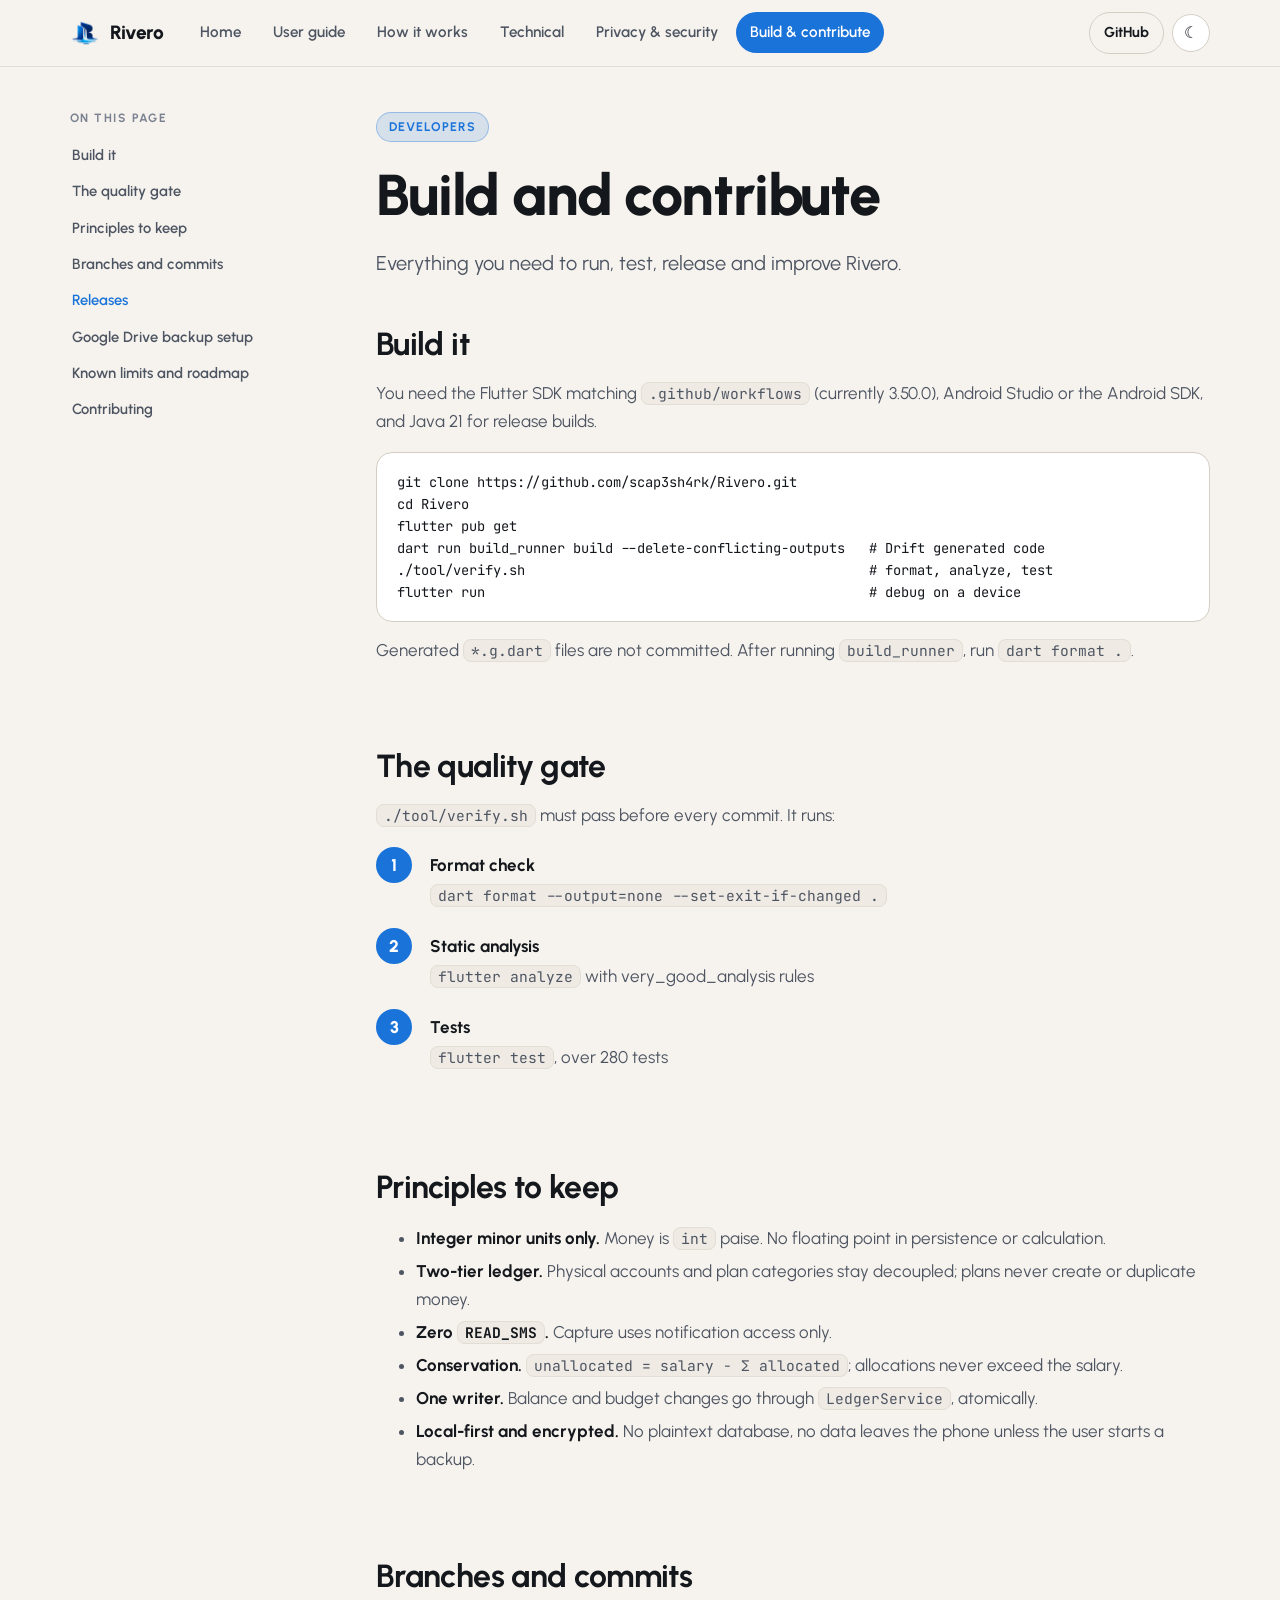
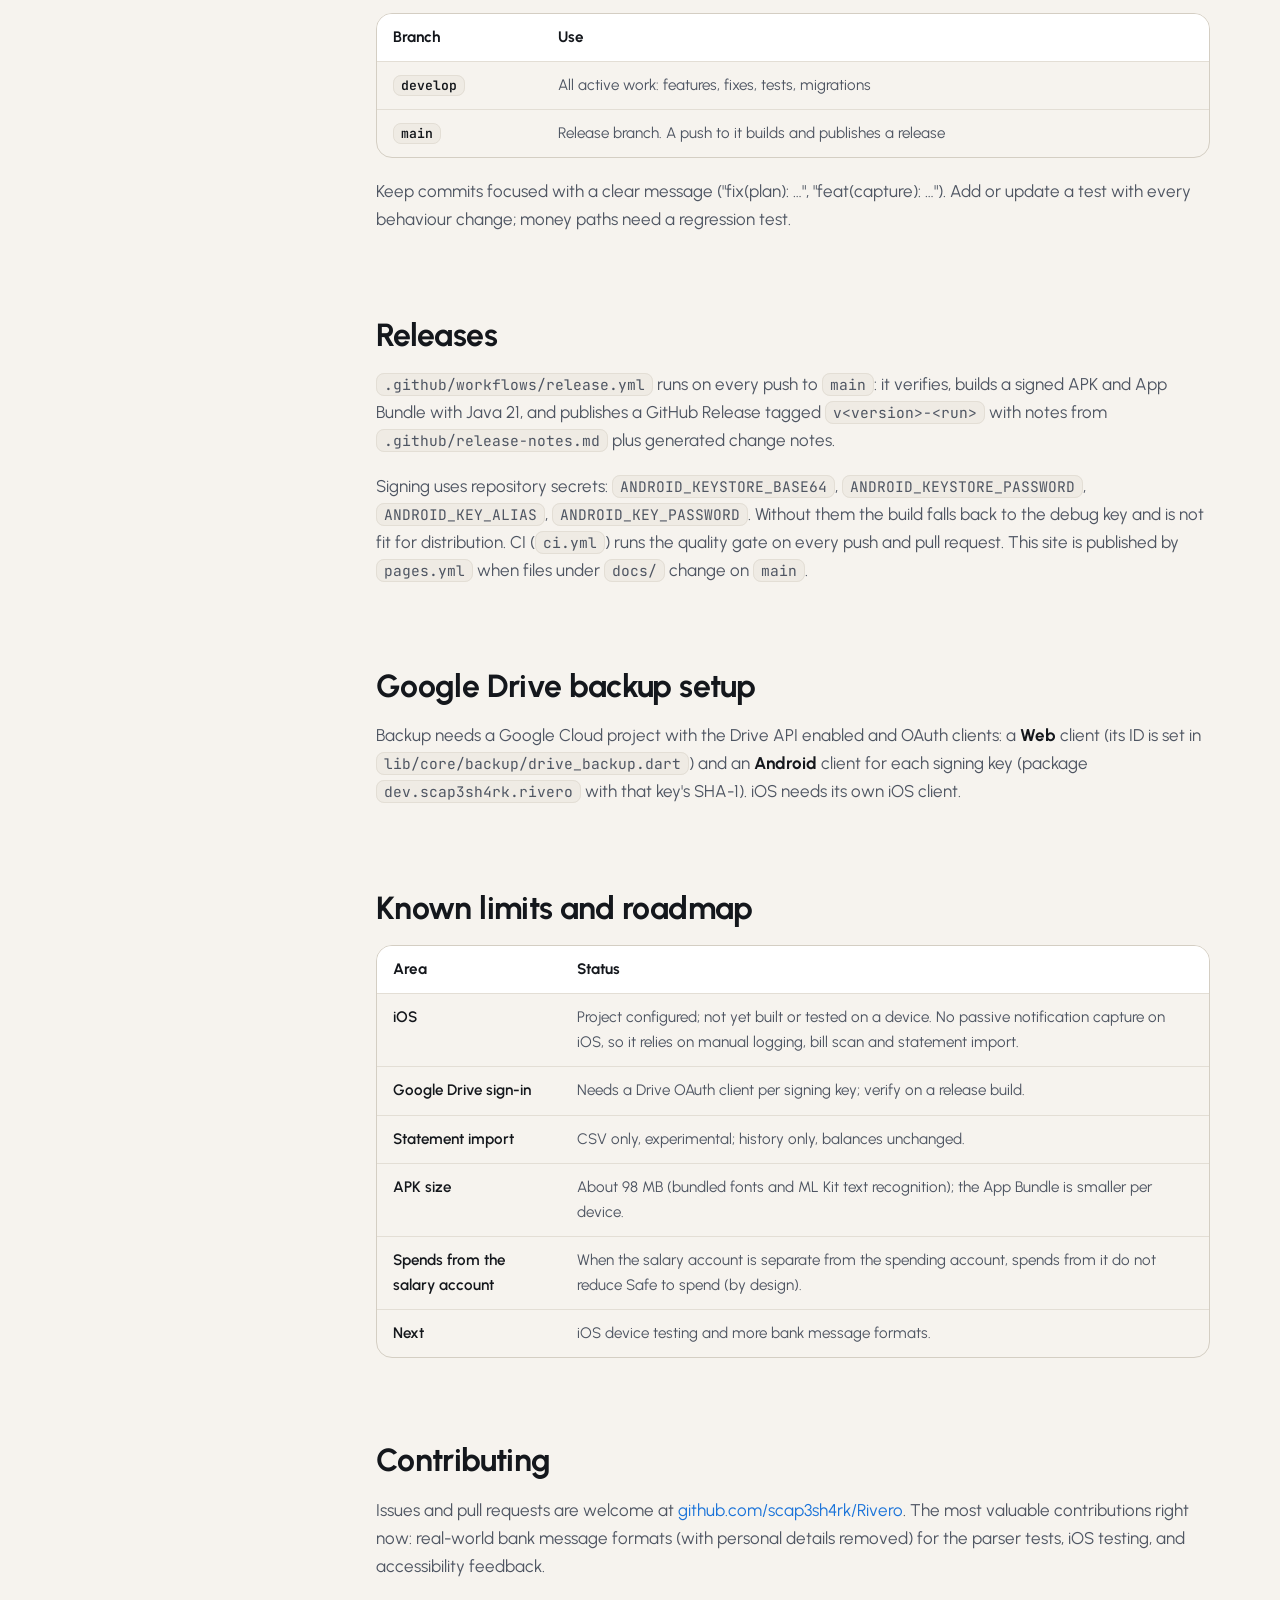
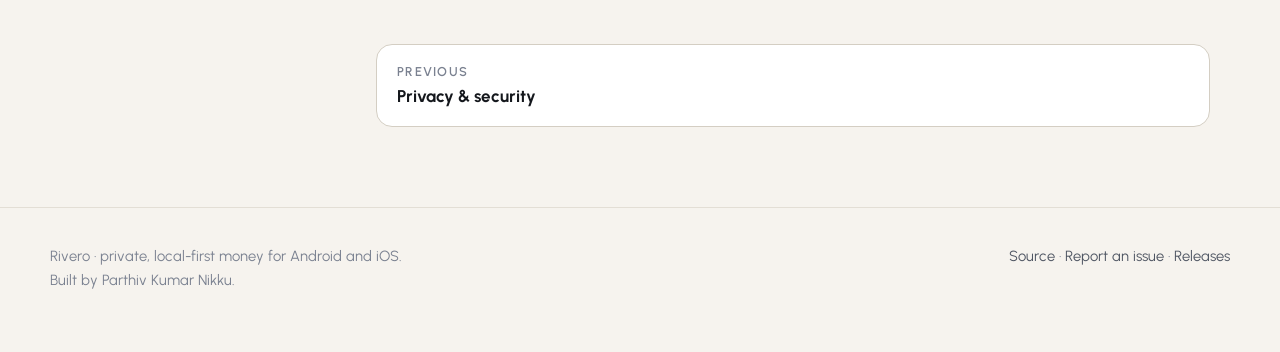
==== docs/contribute.html @ 139afe18 "docs: project site (user guide, money model, technical, privacy, contribute) and release notes Adds " ====
<!doctype html>
<html lang="en">
<head>
<meta charset="utf-8">
<meta name="viewport" content="width=device-width, initial-scale=1">
<title>Build & contribute · Rivero</title>
<meta name="description" content="Build Rivero from source, the quality gate, branches, releases, CI and known limits.">
<meta name="theme-color" content="#000000">
<meta property="og:title" content="Build & contribute · Rivero">
<meta property="og:description" content="Build Rivero from source, the quality gate, branches, releases, CI and known limits.">
<meta property="og:type" content="website">
<meta property="og:image" content="https://scap3sh4rk.github.io/Rivero/assets/Rivero.png">
<meta name="twitter:card" content="summary_large_image">
<link rel="icon" href="assets/favicon.png">
<link rel="preconnect" href="https://fonts.googleapis.com">
<link rel="preconnect" href="https://fonts.gstatic.com" crossorigin>
<link href="https://fonts.googleapis.com/css2?family=JetBrains+Mono:wght@400;500&family=Urbanist:wght@400;500;600;700;800&display=swap" rel="stylesheet">
<link rel="stylesheet" href="assets/style.css">
</head>
<body>
<header class="top"><div class="top-in">
<a class="brand" href="index.html"><img src="assets/logo.png" alt="">Rivero</a>
<nav aria-label="Documentation"><a href="index.html">Home</a><a href="user-guide.html">User guide</a><a href="how-it-works.html">How it works</a><a href="technical.html">Technical</a><a href="privacy-security.html">Privacy & security</a><a href="contribute.html" aria-current="page">Build & contribute</a></nav>
<div class="tools"><a class="gh" href="https://github.com/scap3sh4rk/Rivero">GitHub</a><button class="icon-btn" id="theme" type="button" aria-label="Switch theme">☀</button></div>
</div></header>
<main><div class="doc">
<aside class="toc"><h4>On this page</h4><a href="#build-it">Build it</a><a href="#the-quality-gate">The quality gate</a><a href="#principles-to-keep">Principles to keep</a><a href="#branches-and-commits">Branches and commits</a><a href="#releases">Releases</a><a href="#google-drive-backup-setup">Google Drive backup setup</a><a href="#known-limits-and-roadmap">Known limits and roadmap</a><a href="#contributing">Contributing</a></aside>
<article>
<span class="badge">Developers</span>
<h1>Build and contribute</h1>
<p class="lede">Everything you need to run, test, release and improve Rivero.</p>

<h2 id="build-it">Build it</h2>
<p>You need the Flutter SDK matching <code>.github/workflows</code> (currently 3.50.0), Android Studio or the Android SDK, and Java 21 for release builds.</p>
<pre><code>git clone https://github.com/scap3sh4rk/Rivero.git
cd Rivero
flutter pub get
dart run build_runner build --delete-conflicting-outputs   # Drift generated code
./tool/verify.sh                                           # format, analyze, test
flutter run                                                # debug on a device</code></pre>
<p>Generated <code>*.g.dart</code> files are not committed. After running <code>build_runner</code>, run <code>dart format .</code>.</p>

<h2 id="the-quality-gate">The quality gate</h2>
<p><code>./tool/verify.sh</code> must pass before every commit. It runs:</p>
<ol class="steps">
<li><strong>Format check</strong><code>dart format --output=none --set-exit-if-changed .</code></li>
<li><strong>Static analysis</strong><code>flutter analyze</code> with very_good_analysis rules</li>
<li><strong>Tests</strong><code>flutter test</code>, over 280 tests</li>
</ol>

<h2 id="principles-to-keep">Principles to keep</h2>
<ul>
<li><strong>Integer minor units only.</strong> Money is <code>int</code> paise. No floating point in persistence or calculation.</li>
<li><strong>Two-tier ledger.</strong> Physical accounts and plan categories stay decoupled; plans never create or duplicate money.</li>
<li><strong>Zero <code>READ_SMS</code>.</strong> Capture uses notification access only.</li>
<li><strong>Conservation.</strong> <code>unallocated = salary − Σ allocated</code>; allocations never exceed the salary.</li>
<li><strong>One writer.</strong> Balance and budget changes go through <code>LedgerService</code>, atomically.</li>
<li><strong>Local-first and encrypted.</strong> No plaintext database, no data leaves the phone unless the user starts a backup.</li>
</ul>

<h2 id="branches-and-commits">Branches and commits</h2>
<table>
<tr><th>Branch</th><th>Use</th></tr>
<tr><td><code>develop</code></td><td>All active work: features, fixes, tests, migrations</td></tr>
<tr><td><code>main</code></td><td>Release branch. A push to it builds and publishes a release</td></tr>
</table>
<p>Keep commits focused with a clear message ("fix(plan): …", "feat(capture): …"). Add or update a test with every behaviour change; money paths need a regression test.</p>

<h2 id="releases">Releases</h2>
<p><code>.github/workflows/release.yml</code> runs on every push to <code>main</code>: it verifies, builds a signed APK and App Bundle with Java 21, and publishes a GitHub Release tagged <code>v&lt;version&gt;-&lt;run&gt;</code> with notes from <code>.github/release-notes.md</code> plus generated change notes.</p>
<p>Signing uses repository secrets: <code>ANDROID_KEYSTORE_BASE64</code>, <code>ANDROID_KEYSTORE_PASSWORD</code>, <code>ANDROID_KEY_ALIAS</code>, <code>ANDROID_KEY_PASSWORD</code>. Without them the build falls back to the debug key and is not fit for distribution. CI (<code>ci.yml</code>) runs the quality gate on every push and pull request. This site is published by <code>pages.yml</code> when files under <code>docs/</code> change on <code>main</code>.</p>

<h2 id="google-drive-backup-setup">Google Drive backup setup</h2>
<p>Backup needs a Google Cloud project with the Drive API enabled and OAuth clients: a <strong>Web</strong> client (its ID is set in <code>lib/core/backup/drive_backup.dart</code>) and an <strong>Android</strong> client for each signing key (package <code>dev.scap3sh4rk.rivero</code> with that key's SHA-1). iOS needs its own iOS client.</p>

<h2 id="known-limits-and-roadmap">Known limits and roadmap</h2>
<table>
<tr><th>Area</th><th>Status</th></tr>
<tr><td>iOS</td><td>Project configured; not yet built or tested on a device. No passive notification capture on iOS, so it relies on manual logging, bill scan and statement import.</td></tr>
<tr><td>Google Drive sign-in</td><td>Needs a Drive OAuth client per signing key; verify on a release build.</td></tr>
<tr><td>Statement import</td><td>CSV only, experimental; history only, balances unchanged.</td></tr>
<tr><td>APK size</td><td>About 98 MB (bundled fonts and ML Kit text recognition); the App Bundle is smaller per device.</td></tr>
<tr><td>Spends from the salary account</td><td>When the salary account is separate from the spending account, spends from it do not reduce Safe to spend (by design).</td></tr>
<tr><td>Next</td><td>iOS device testing and more bank message formats.</td></tr>
</table>

<h2 id="contributing">Contributing</h2>
<p>Issues and pull requests are welcome at <a href="https://github.com/scap3sh4rk/Rivero">github.com/scap3sh4rk/Rivero</a>. The most valuable contributions right now: real-world bank message formats (with personal details removed) for the parser tests, iOS testing, and accessibility feedback.</p>

<div class="pager"><a href="privacy-security.html"><small>Previous</small>Privacy & security</a></div>
</article></div></main>
<footer><div class="foot-in">
<div>Rivero · private, local-first money for Android and iOS.<br>Built by Parthiv Kumar Nikku.</div>
<div><a href="https://github.com/scap3sh4rk/Rivero">Source</a> · <a href="https://github.com/scap3sh4rk/Rivero/issues">Report an issue</a> · <a href="https://github.com/scap3sh4rk/Rivero/releases">Releases</a></div>
</div></footer>
<script src="assets/site.js"></script>
</body>
</html>
---- docs/assets/style.css ----
/* Rivero docs: the app's "Ink & Sky" palette (see lib/design_system/rivero_tokens.dart) */
:root {
  --bg: #000000;
  --surface: #0f0f11;
  --elevated: #18181b;
  --interactive: #232327;
  --accent: #4ea3f8;
  --on-accent: #04101f;
  --text: #f5f5f7;
  --text-2: #a1a1aa;
  --muted: #71717a;
  --border: #1c1c1f;
  --border-2: #27272b;
  --success: #2dbe6c;
  --danger: #f0616d;
  --warning: #f2a93b;
  --violet: #8b6cf6;
  --teal: #22b8b0;
  --orange: #ff8a3d;
  --amber: #f5b841;
  --radius: 20px;
  --shadow: 0 1px 0 rgba(255, 255, 255, 0.03) inset, 0 20px 60px rgba(0, 0, 0, 0.5);
}
:root[data-theme="light"] {
  --bg: #f6f3ee;
  --surface: #ffffff;
  --elevated: #efebe4;
  --interactive: #e5e0d7;
  --accent: #1a73d9;
  --on-accent: #ffffff;
  --text: #14171c;
  --text-2: #4e5562;
  --muted: #7a8190;
  --border: #e3ded5;
  --border-2: #d4cec3;
  --shadow: 0 1px 0 rgba(255, 255, 255, 0.6) inset, 0 20px 50px rgba(60, 50, 30, 0.12);
}
@media (prefers-color-scheme: light) {
  :root:not([data-theme="dark"]) {
    --bg: #f6f3ee;
    --surface: #ffffff;
    --elevated: #efebe4;
    --interactive: #e5e0d7;
    --accent: #1a73d9;
    --on-accent: #ffffff;
    --text: #14171c;
    --text-2: #4e5562;
    --muted: #7a8190;
    --border: #e3ded5;
    --border-2: #d4cec3;
    --shadow: 0 1px 0 rgba(255, 255, 255, 0.6) inset, 0 20px 50px rgba(60, 50, 30, 0.12);
  }
}

* { box-sizing: border-box; }
html { scroll-behavior: smooth; scroll-padding-top: 88px; }
body {
  margin: 0;
  background: var(--bg);
  color: var(--text);
  font-family: "Urbanist", "Inter", system-ui, -apple-system, "Segoe UI", sans-serif;
  font-size: 17px;
  line-height: 1.65;
  -webkit-font-smoothing: antialiased;
}
a { color: var(--accent); text-decoration: none; }
a:hover { text-decoration: underline; }
img { max-width: 100%; }
code, pre, kbd { font-family: "JetBrains Mono", ui-monospace, "SF Mono", Menlo, Consolas, monospace; }
code {
  background: var(--elevated);
  border: 1px solid var(--border);
  border-radius: 8px;
  padding: 1px 7px;
  font-size: 0.86em;
}
pre {
  background: var(--surface);
  border: 1px solid var(--border-2);
  border-radius: 16px;
  padding: 18px 20px;
  overflow-x: auto;
  font-size: 0.86rem;
  line-height: 1.6;
  color: var(--text);
}
pre code { background: none; border: 0; padding: 0; font-size: inherit; }
h1, h2, h3, h4 { line-height: 1.2; letter-spacing: -0.02em; margin: 0 0 0.5em; }
h1 { font-size: clamp(2.2rem, 5vw, 3.6rem); font-weight: 800; }
h2 { font-size: clamp(1.5rem, 3vw, 2rem); font-weight: 700; margin-top: 2.6em; }
h3 { font-size: 1.2rem; font-weight: 700; margin-top: 1.8em; }
p { margin: 0 0 1em; color: var(--text-2); }
li { color: var(--text-2); margin: 0.3em 0; }
strong { color: var(--text); font-weight: 700; }
hr { border: 0; border-top: 1px solid var(--border-2); margin: 3em 0; }

/* ---------- header ---------- */
.top {
  position: sticky; top: 0; z-index: 20;
  backdrop-filter: blur(16px);
  background: color-mix(in srgb, var(--bg) 82%, transparent);
  border-bottom: 1px solid var(--border);
}
.top-in {
  max-width: 1180px; margin: 0 auto; padding: 12px 20px;
  display: flex; align-items: center; gap: 22px;
}
.brand { display: flex; align-items: center; gap: 10px; color: var(--text); font-weight: 800; font-size: 1.2rem; letter-spacing: -0.02em; }
.brand img { width: 30px; height: 30px; border-radius: 8px; }
.brand:hover { text-decoration: none; }
nav { display: flex; gap: 4px; flex: 1; overflow-x: auto; scrollbar-width: none; }
nav::-webkit-scrollbar { display: none; }
nav a {
  color: var(--text-2); padding: 8px 14px; border-radius: 999px;
  font-weight: 600; font-size: 0.95rem; white-space: nowrap;
}
nav a:hover { color: var(--text); background: var(--elevated); text-decoration: none; }
nav a[aria-current="page"] { color: var(--on-accent); background: var(--accent); }
.tools { display: flex; align-items: center; gap: 8px; }
.icon-btn {
  appearance: none; border: 1px solid var(--border-2); background: var(--surface);
  color: var(--text); width: 38px; height: 38px; border-radius: 50%; cursor: pointer;
  font-size: 1rem; display: grid; place-items: center;
}
.icon-btn:hover { background: var(--elevated); }
.gh { font-weight: 700; font-size: 0.9rem; padding: 8px 14px; border: 1px solid var(--border-2); border-radius: 999px; color: var(--text); }
.gh:hover { background: var(--elevated); text-decoration: none; }

/* ---------- layout ---------- */
main { max-width: 1180px; margin: 0 auto; padding: 0 20px 80px; }
.doc { display: grid; grid-template-columns: 250px minmax(0, 1fr); gap: 56px; padding-top: 44px; }
.toc { position: sticky; top: 92px; align-self: start; max-height: calc(100vh - 120px); overflow: auto; }
.toc h4 { font-size: 0.75rem; text-transform: uppercase; letter-spacing: 0.12em; color: var(--muted); margin: 0 0 12px; }
.toc a {
  display: block; padding: 6px 12px; margin-left: -12px; border-left: 2px solid var(--border-2);
  color: var(--text-2); font-size: 0.92rem; font-weight: 600;
}
.toc a:hover { color: var(--text); text-decoration: none; }
.toc a.on { color: var(--accent); border-left-color: var(--accent); }
article { min-width: 0; }
article > h1 { margin-bottom: 0.3em; }
article > h2:first-of-type { margin-top: 1.4em; }
.lede { font-size: 1.25rem; color: var(--text-2); max-width: 46em; }
.badge {
  display: inline-block; font-size: 0.78rem; font-weight: 700; letter-spacing: 0.08em; text-transform: uppercase;
  color: var(--accent); background: color-mix(in srgb, var(--accent) 14%, transparent);
  border: 1px solid color-mix(in srgb, var(--accent) 35%, transparent);
  padding: 4px 12px; border-radius: 999px; margin-bottom: 18px;
}

/* ---------- components ---------- */
.card {
  background: var(--surface); border: 1px solid var(--border-2); border-radius: var(--radius);
  padding: 22px 24px;
}
.grid { display: grid; gap: 16px; }
.g2 { grid-template-columns: repeat(2, minmax(0, 1fr)); }
.g3 { grid-template-columns: repeat(3, minmax(0, 1fr)); }
.card h3 { margin-top: 0; font-size: 1.1rem; }
.card p:last-child { margin-bottom: 0; }
.dot { display: inline-block; width: 10px; height: 10px; border-radius: 50%; margin-right: 8px; vertical-align: 1px; }
.note, .warn, .tip {
  border-radius: 16px; padding: 14px 18px; margin: 1.2em 0; border: 1px solid; font-size: 0.97rem;
}
.note p, .warn p, .tip p { margin: 0; color: var(--text-2); }
.note { background: color-mix(in srgb, var(--accent) 9%, transparent); border-color: color-mix(in srgb, var(--accent) 30%, transparent); }
.tip { background: color-mix(in srgb, var(--success) 9%, transparent); border-color: color-mix(in srgb, var(--success) 30%, transparent); }
.warn { background: color-mix(in srgb, var(--warning) 11%, transparent); border-color: color-mix(in srgb, var(--warning) 35%, transparent); }
table { width: 100%; border-collapse: separate; border-spacing: 0; margin: 1.2em 0; font-size: 0.95rem; border: 1px solid var(--border-2); border-radius: 16px; overflow: hidden; }
th, td { text-align: left; padding: 11px 16px; border-bottom: 1px solid var(--border); vertical-align: top; color: var(--text-2); }
th { background: var(--surface); color: var(--text); font-weight: 700; }
tr:last-child td { border-bottom: 0; }
td:first-child { color: var(--text); font-weight: 600; }
.formula {
  background: var(--surface); border: 1px solid var(--border-2); border-left: 4px solid var(--accent);
  border-radius: 16px; padding: 18px 22px; font-family: "JetBrains Mono", ui-monospace, monospace;
  font-size: 0.95rem; color: var(--text); overflow-x: auto; margin: 1.2em 0; line-height: 1.9;
}
.formula b { color: var(--accent); font-weight: 600; }
.steps { counter-reset: s; list-style: none; padding: 0; }
.steps li { counter-increment: s; position: relative; padding: 4px 0 14px 54px; }
.steps li::before {
  content: counter(s); position: absolute; left: 0; top: 0; width: 36px; height: 36px; border-radius: 50%;
  background: var(--accent); color: var(--on-accent); font-weight: 800; display: grid; place-items: center;
}
.steps li strong { display: block; margin-bottom: 2px; }
kbd { background: var(--elevated); border: 1px solid var(--border-2); border-bottom-width: 2px; border-radius: 8px; padding: 1px 7px; font-size: 0.85em; color: var(--text); }
.pill { display: inline-block; padding: 2px 10px; border-radius: 999px; font-size: 0.8rem; font-weight: 700; border: 1px solid var(--border-2); background: var(--elevated); color: var(--text-2); }
.pill.ok { color: var(--success); border-color: color-mix(in srgb, var(--success) 40%, transparent); }
.pill.warn { color: var(--warning); border-color: color-mix(in srgb, var(--warning) 40%, transparent); }
.pill.bad { color: var(--danger); border-color: color-mix(in srgb, var(--danger) 40%, transparent); }

/* ---------- home page ---------- */
.hero { display: grid; grid-template-columns: minmax(0, 1.15fr) minmax(0, 0.85fr); gap: 56px; align-items: center; padding: 72px 0 40px; }
.hero h1 .grad { background: linear-gradient(100deg, var(--accent), var(--violet) 70%, var(--teal)); -webkit-background-clip: text; background-clip: text; color: transparent; }
.hero .lede { margin: 18px 0 28px; }
.cta { display: flex; flex-wrap: wrap; gap: 12px; }
.btn {
  display: inline-flex; align-items: center; gap: 8px; padding: 14px 26px; border-radius: 999px; font-weight: 700; font-size: 1rem;
  border: 1px solid var(--border-2); color: var(--text); background: var(--surface);
}
.btn:hover { text-decoration: none; background: var(--elevated); }
.btn.primary { background: var(--accent); color: var(--on-accent); border-color: var(--accent); }
.btn.primary:hover { filter: brightness(1.08); background: var(--accent); }
.trust { display: flex; flex-wrap: wrap; gap: 10px 22px; margin-top: 26px; color: var(--muted); font-size: 0.92rem; font-weight: 600; }
.trust span::before { content: "✓ "; color: var(--success); }
.phone {
  background: var(--surface); border: 1px solid var(--border-2); border-radius: 36px; padding: 22px; box-shadow: var(--shadow);
  max-width: 380px; margin-left: auto; width: 100%;
}
.phone .lbl { font-size: 0.72rem; letter-spacing: 0.14em; text-transform: uppercase; color: var(--muted); font-weight: 700; }
.phone .big { font-size: 3.4rem; font-weight: 800; letter-spacing: -0.03em; line-height: 1.1; margin: 6px 0 2px; }
.phone .big small { font-size: 1.2rem; color: var(--text-2); font-weight: 600; }
.bar { height: 7px; border-radius: 99px; background: var(--interactive); overflow: hidden; margin: 14px 0 8px; }
.bar i { display: block; height: 100%; width: 62%; background: linear-gradient(90deg, var(--accent), var(--teal)); border-radius: 99px; }
.mini { display: grid; grid-template-columns: 1fr 1fr; gap: 10px; margin-top: 16px; }
.mini div { background: var(--elevated); border: 1px solid var(--border); border-radius: 16px; padding: 12px 14px; font-size: 0.78rem; color: var(--muted); font-weight: 700; letter-spacing: 0.06em; text-transform: uppercase; }
.mini b { display: block; color: var(--text); font-size: 1.05rem; letter-spacing: 0; text-transform: none; margin-top: 2px; }
.sect { margin-top: 84px; }
.sect > h2 { margin-top: 0; text-align: center; }
.sect > .sub { text-align: center; max-width: 40em; margin: 0 auto 36px; font-size: 1.1rem; }
.feat .ico { width: 44px; height: 44px; border-radius: 14px; display: grid; place-items: center; font-size: 1.3rem; margin-bottom: 14px; }
.band {
  margin-top: 84px; padding: 44px; border-radius: 28px; text-align: center;
  background: radial-gradient(120% 140% at 0% 0%, color-mix(in srgb, var(--accent) 22%, var(--surface)), var(--surface) 60%);
  border: 1px solid var(--border-2);
}
.band h2 { margin-top: 0; }
.band p { max-width: 36em; margin-left: auto; margin-right: auto; }
.band .cta { justify-content: center; }

footer { border-top: 1px solid var(--border); padding: 36px 20px 60px; }
.foot-in { max-width: 1180px; margin: 0 auto; display: flex; flex-wrap: wrap; justify-content: space-between; gap: 18px; color: var(--muted); font-size: 0.92rem; }
.foot-in a { color: var(--text-2); }
.pager { display: flex; justify-content: space-between; gap: 16px; margin-top: 64px; }
.pager a { flex: 1; border: 1px solid var(--border-2); background: var(--surface); border-radius: 16px; padding: 16px 20px; color: var(--text); font-weight: 700; }
.pager a small { display: block; color: var(--muted); font-weight: 600; font-size: 0.8rem; text-transform: uppercase; letter-spacing: 0.1em; }
.pager a:hover { background: var(--elevated); text-decoration: none; }
.pager a.next { text-align: right; }

@media (max-width: 960px) {
  .doc { grid-template-columns: 1fr; gap: 0; }
  .toc { display: none; }
  .hero { grid-template-columns: 1fr; padding-top: 40px; gap: 36px; }
  .phone { margin: 0 auto; }
  .g3 { grid-template-columns: 1fr 1fr; }
}
@media (max-width: 620px) {
  body { font-size: 16px; }
  .g2, .g3 { grid-template-columns: 1fr; }
  .gh { display: none; }
  .top-in { gap: 10px; padding: 10px 14px; }
  main { padding: 0 16px 60px; }
  .band { padding: 28px 20px; }
}
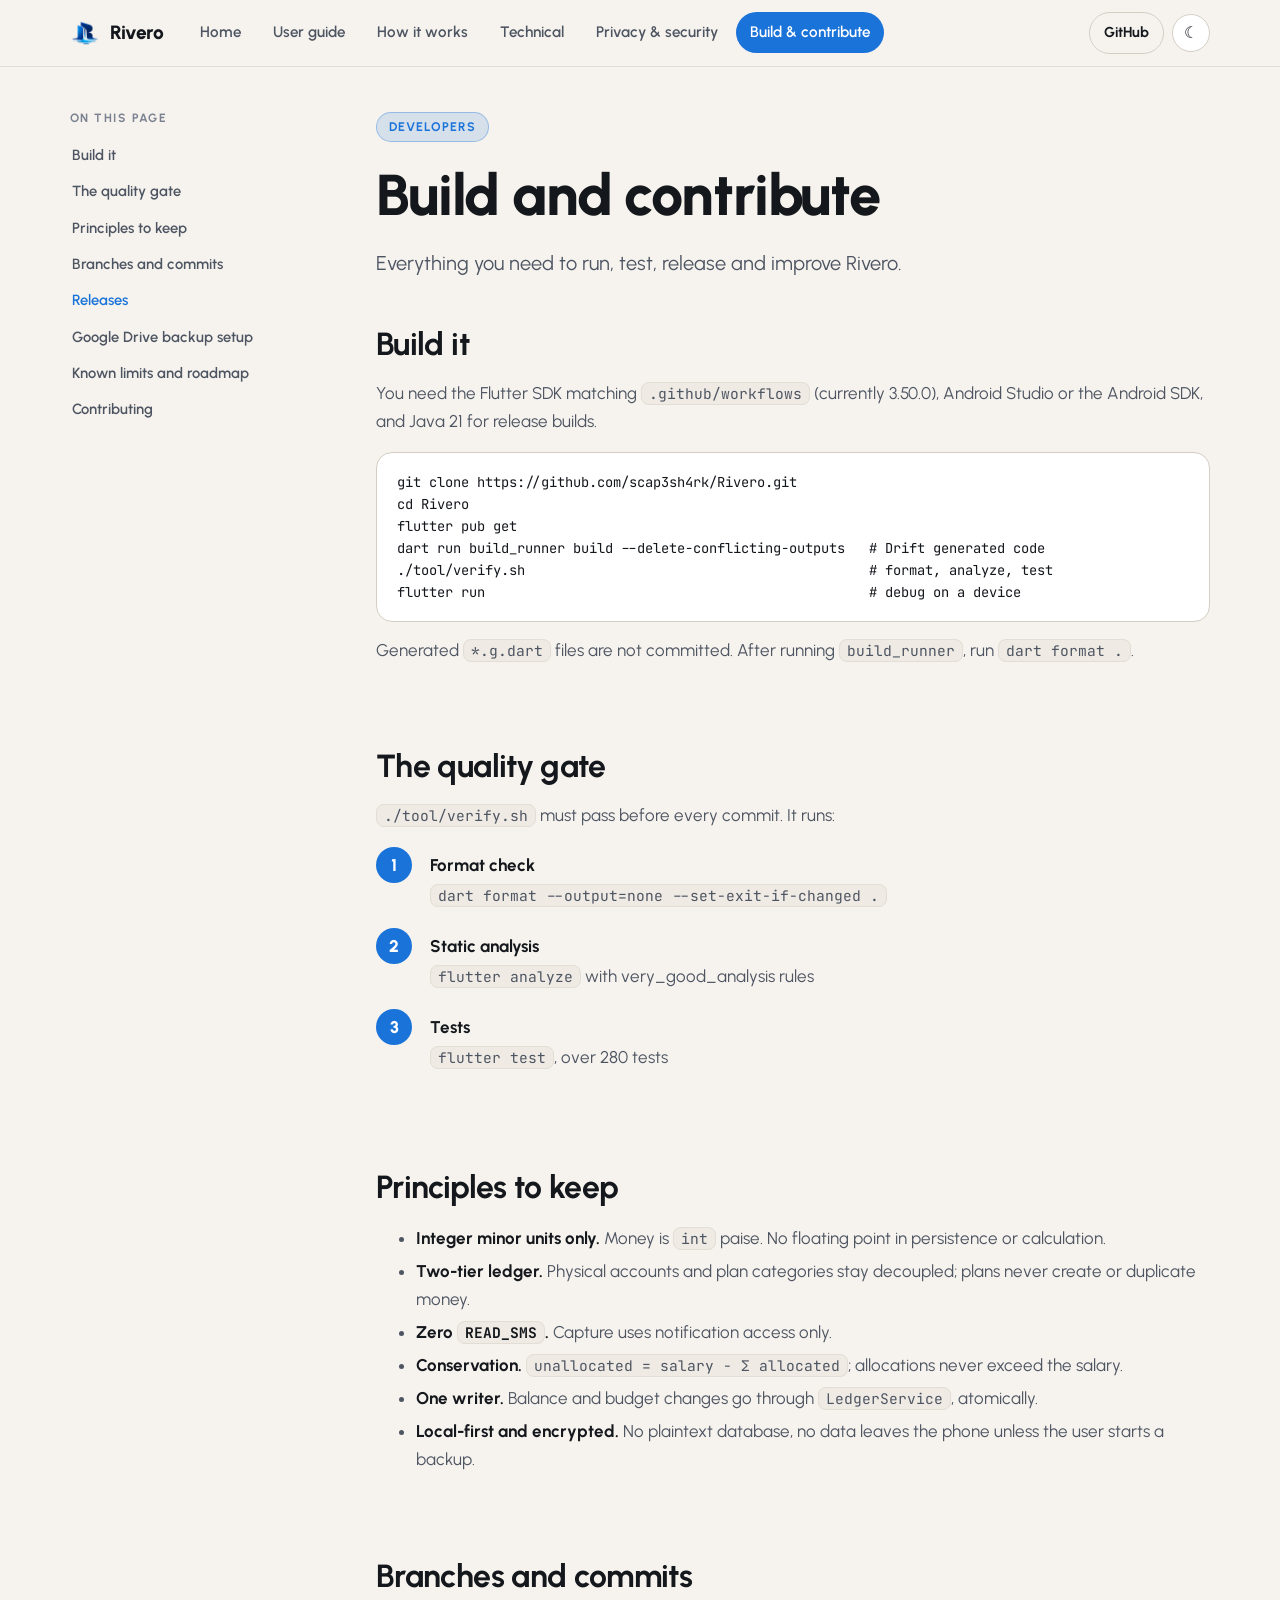
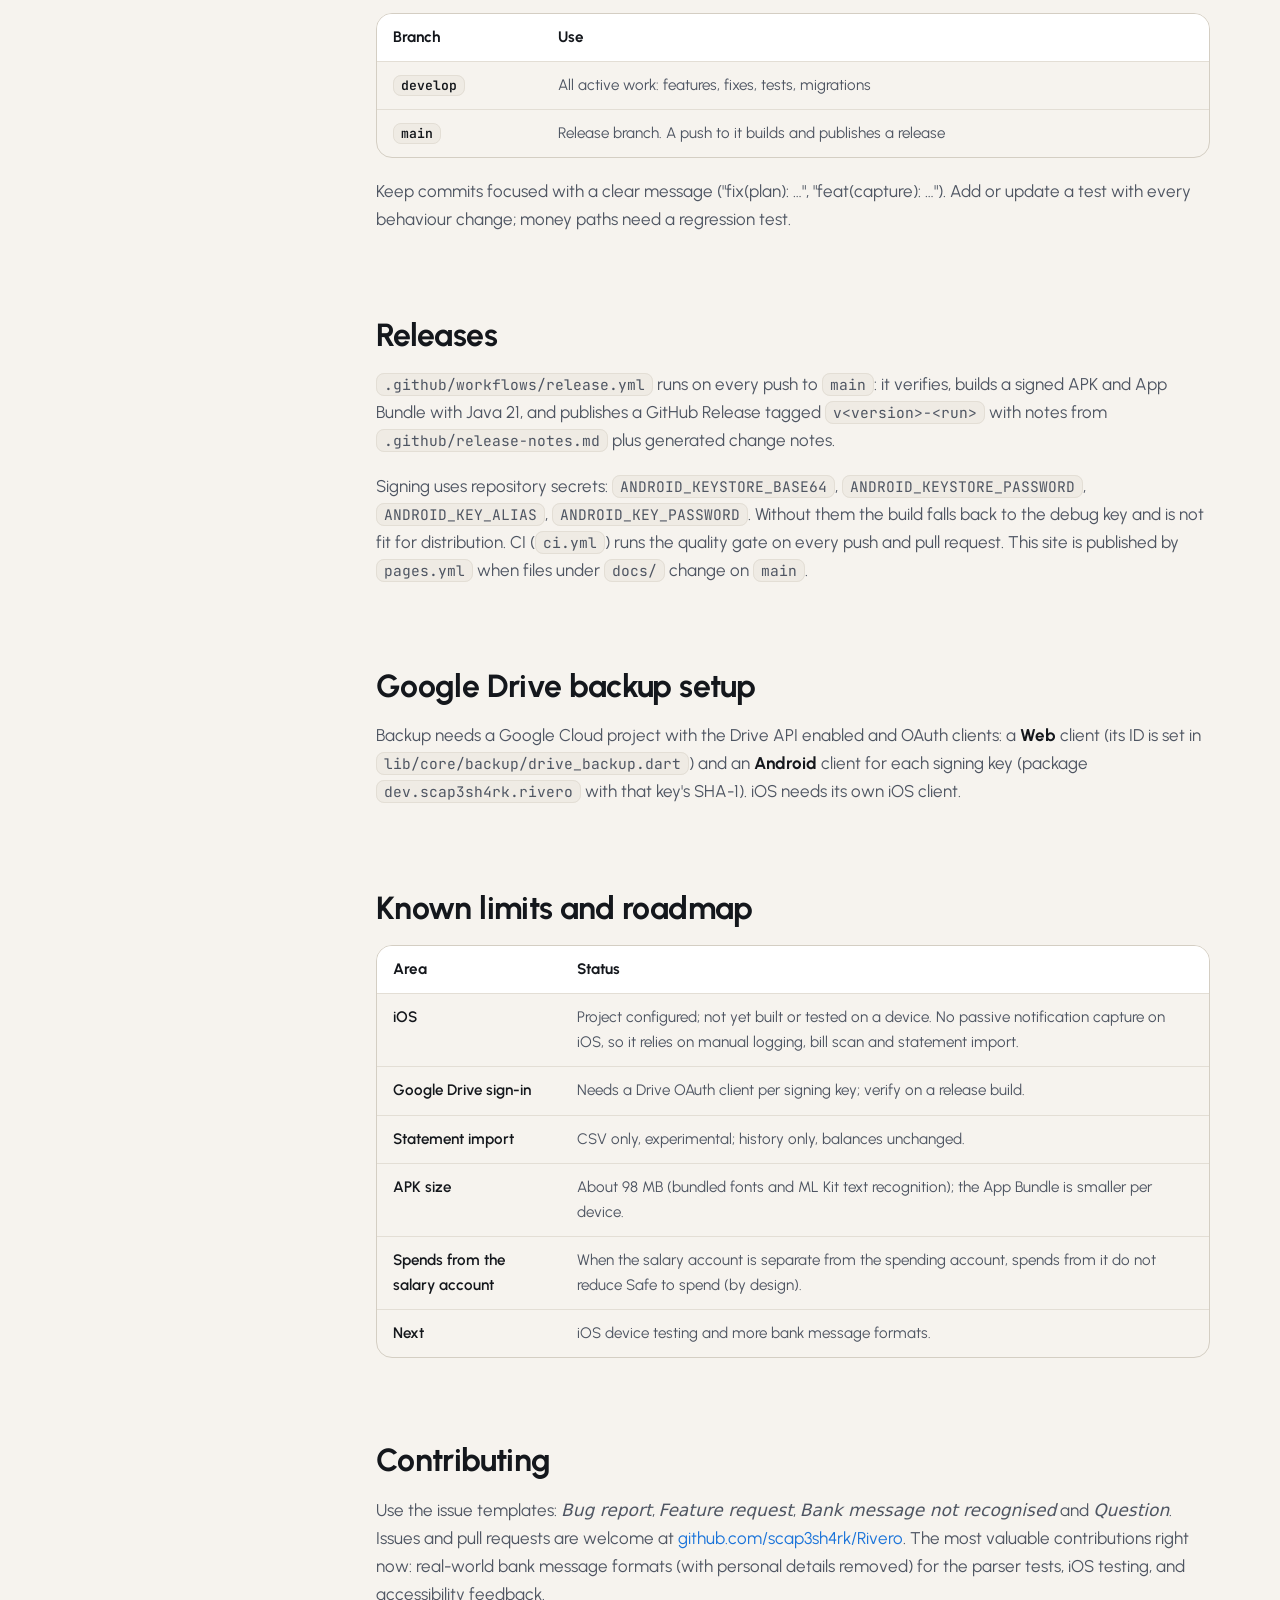
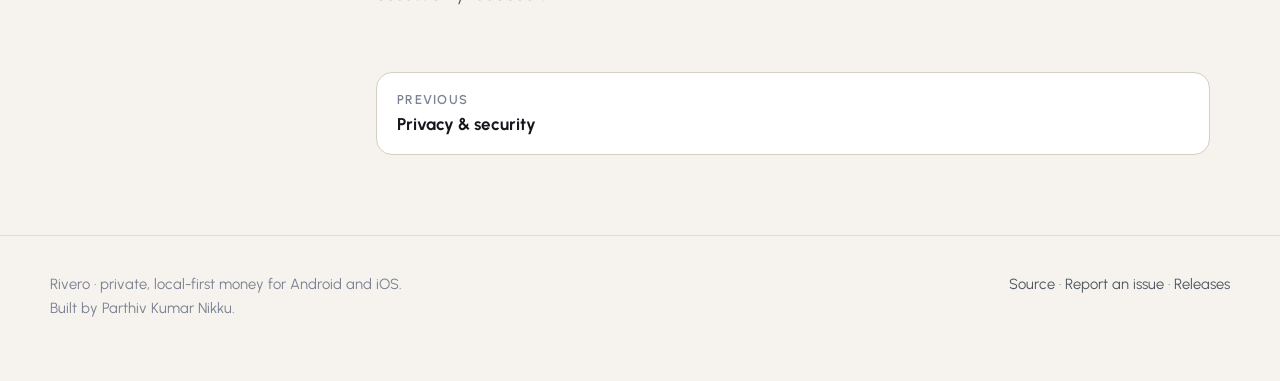
==== commit 7041f9bf: "chore: issue and PR templates, SECURITY.md; docs workflow no longer fails when Pages is off Bug, fea" ====
--- a/docs/contribute.html
+++ b/docs/contribute.html
@@ -85,7 +85,7 @@
 </table>
 
 <h2 id="contributing">Contributing</h2>
-<p>Issues and pull requests are welcome at <a href="https://github.com/scap3sh4rk/Rivero">github.com/scap3sh4rk/Rivero</a>. The most valuable contributions right now: real-world bank message formats (with personal details removed) for the parser tests, iOS testing, and accessibility feedback.</p>
+<p>Use the issue templates: <em>Bug report</em>, <em>Feature request</em>, <em>Bank message not recognised</em> and <em>Question</em>. Issues and pull requests are welcome at <a href="https://github.com/scap3sh4rk/Rivero">github.com/scap3sh4rk/Rivero</a>. The most valuable contributions right now: real-world bank message formats (with personal details removed) for the parser tests, iOS testing, and accessibility feedback.</p>
 
 <div class="pager"><a href="privacy-security.html"><small>Previous</small>Privacy & security</a></div>
 </article></div></main>
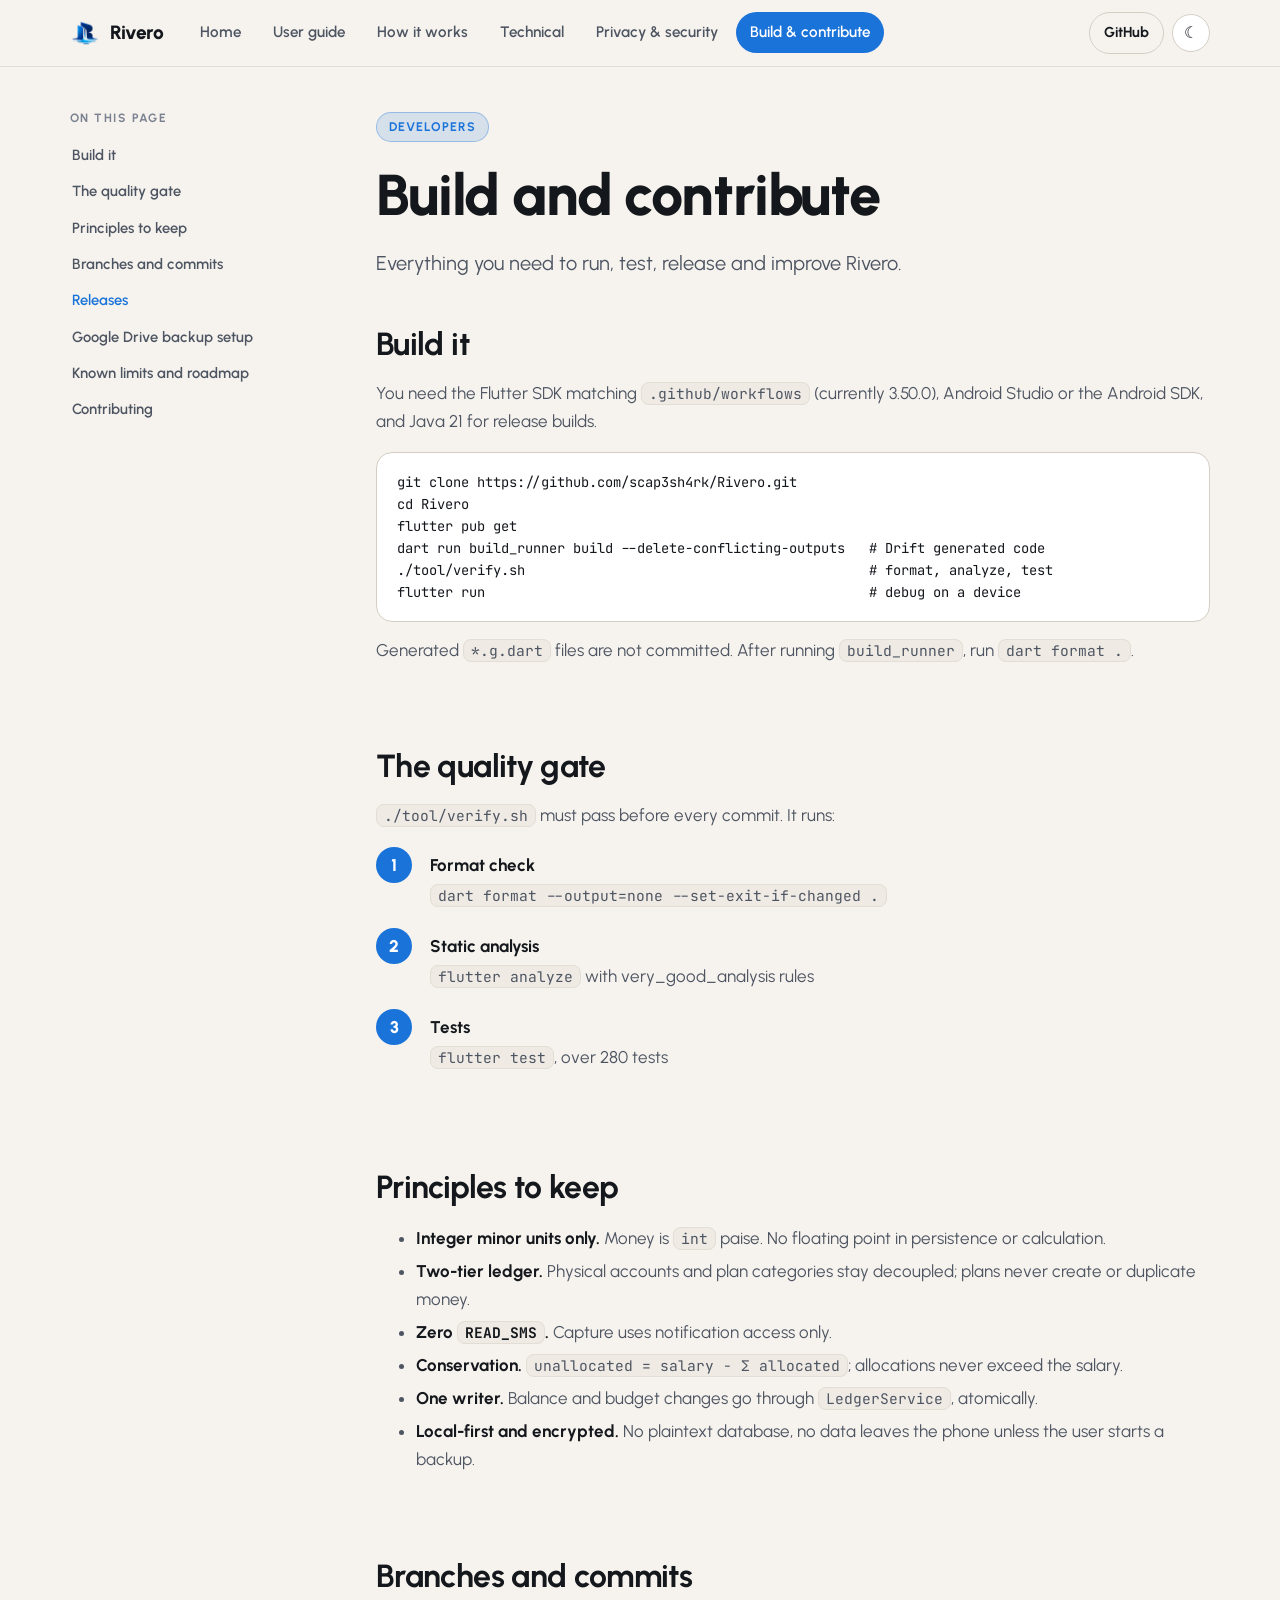
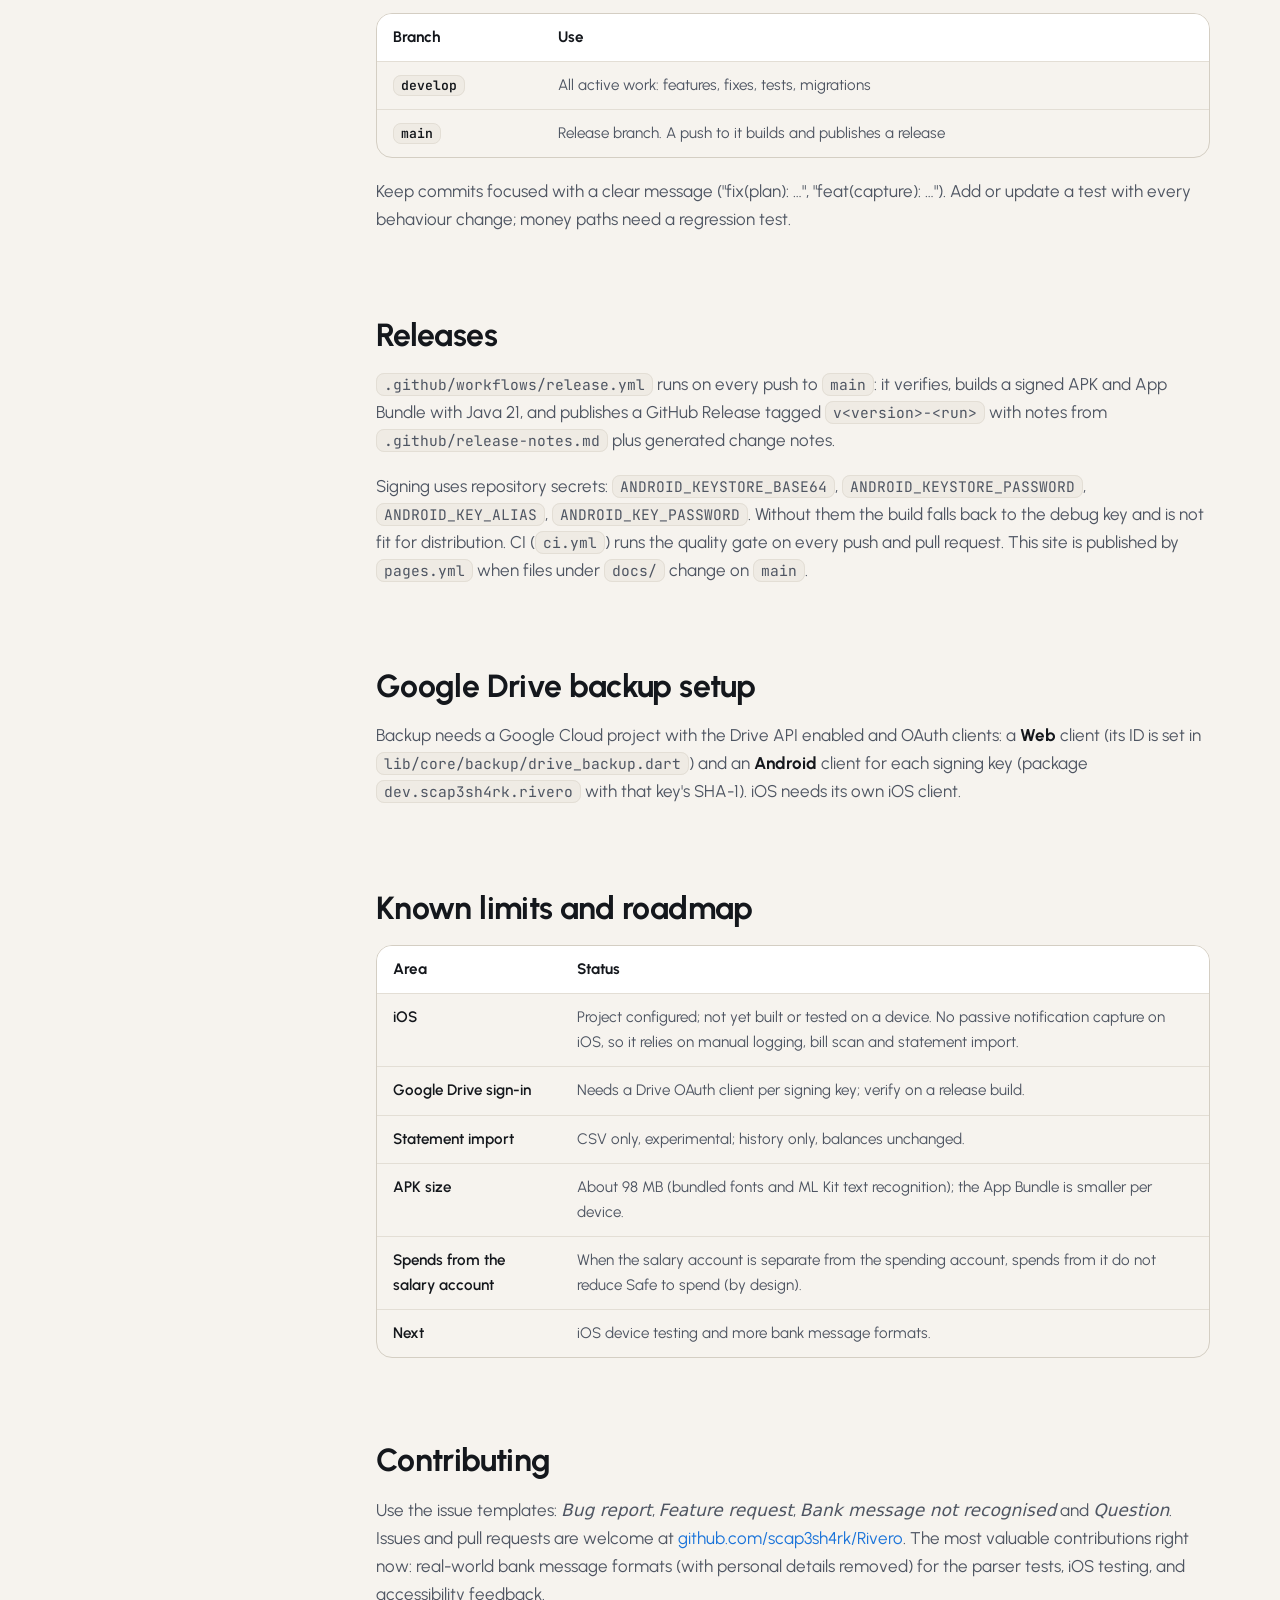
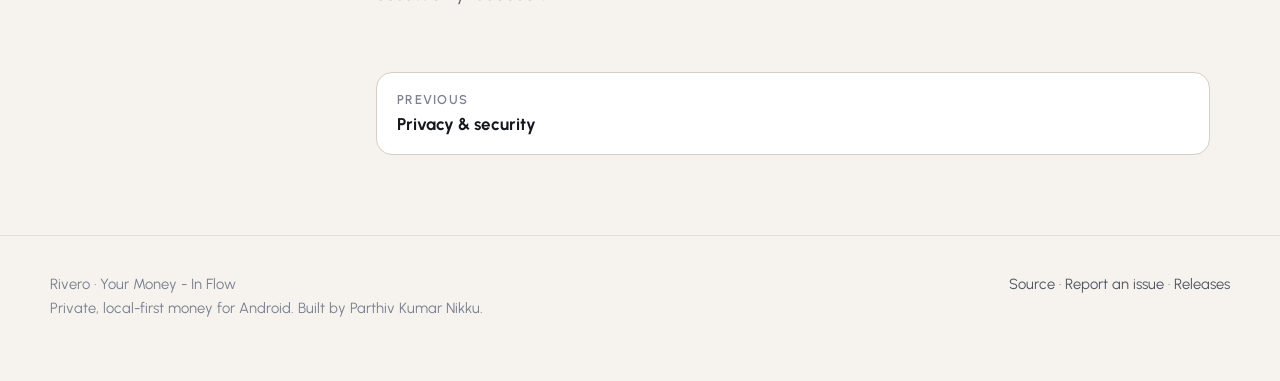
==== commit d382d00c: "brand: tagline 'Your Money - In Flow' across the app, README, docs, release notes and package Shown " ====
--- a/docs/contribute.html
+++ b/docs/contribute.html
@@ -90,7 +90,7 @@
 <div class="pager"><a href="privacy-security.html"><small>Previous</small>Privacy & security</a></div>
 </article></div></main>
 <footer><div class="foot-in">
-<div>Rivero · private, local-first money for Android and iOS.<br>Built by Parthiv Kumar Nikku.</div>
+<div>Rivero · Your Money - In Flow<br>Private, local-first money for Android. Built by Parthiv Kumar Nikku.</div>
 <div><a href="https://github.com/scap3sh4rk/Rivero">Source</a> · <a href="https://github.com/scap3sh4rk/Rivero/issues">Report an issue</a> · <a href="https://github.com/scap3sh4rk/Rivero/releases">Releases</a></div>
 </div></footer>
 <script src="assets/site.js"></script>
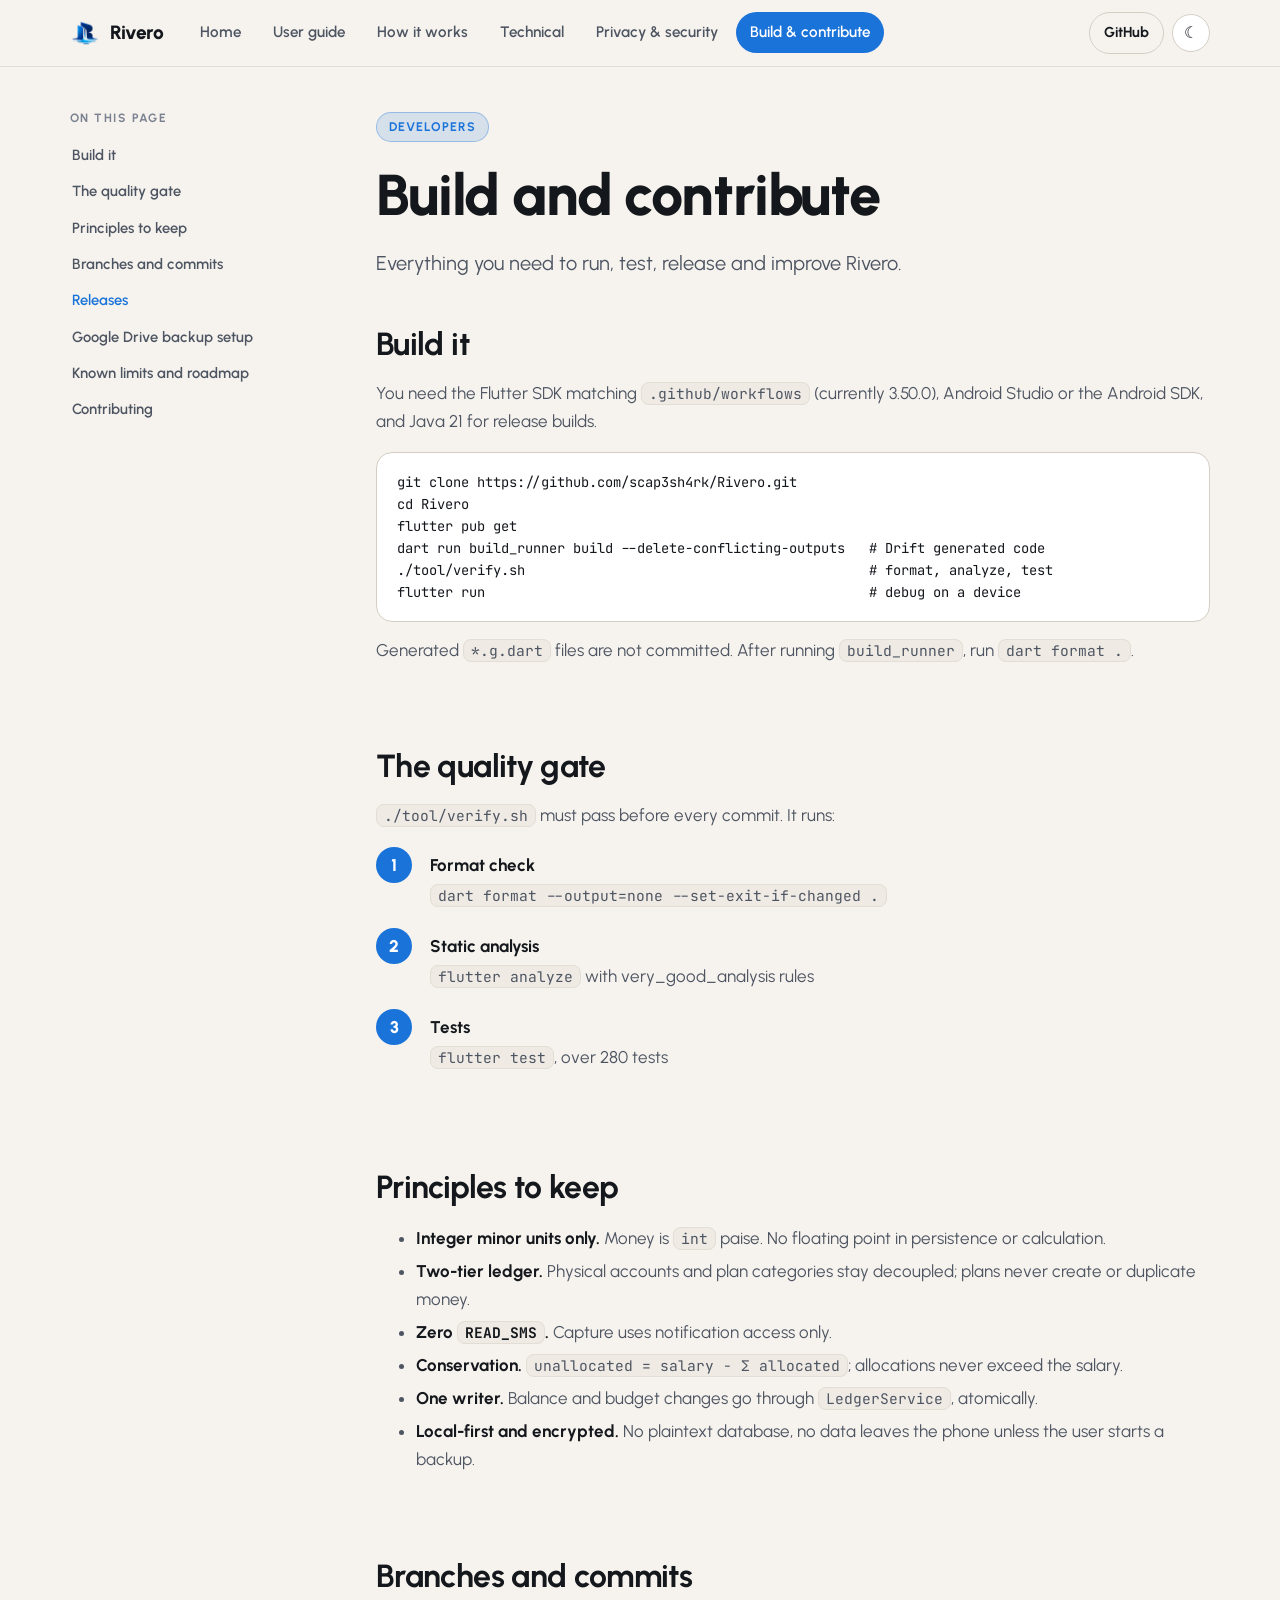
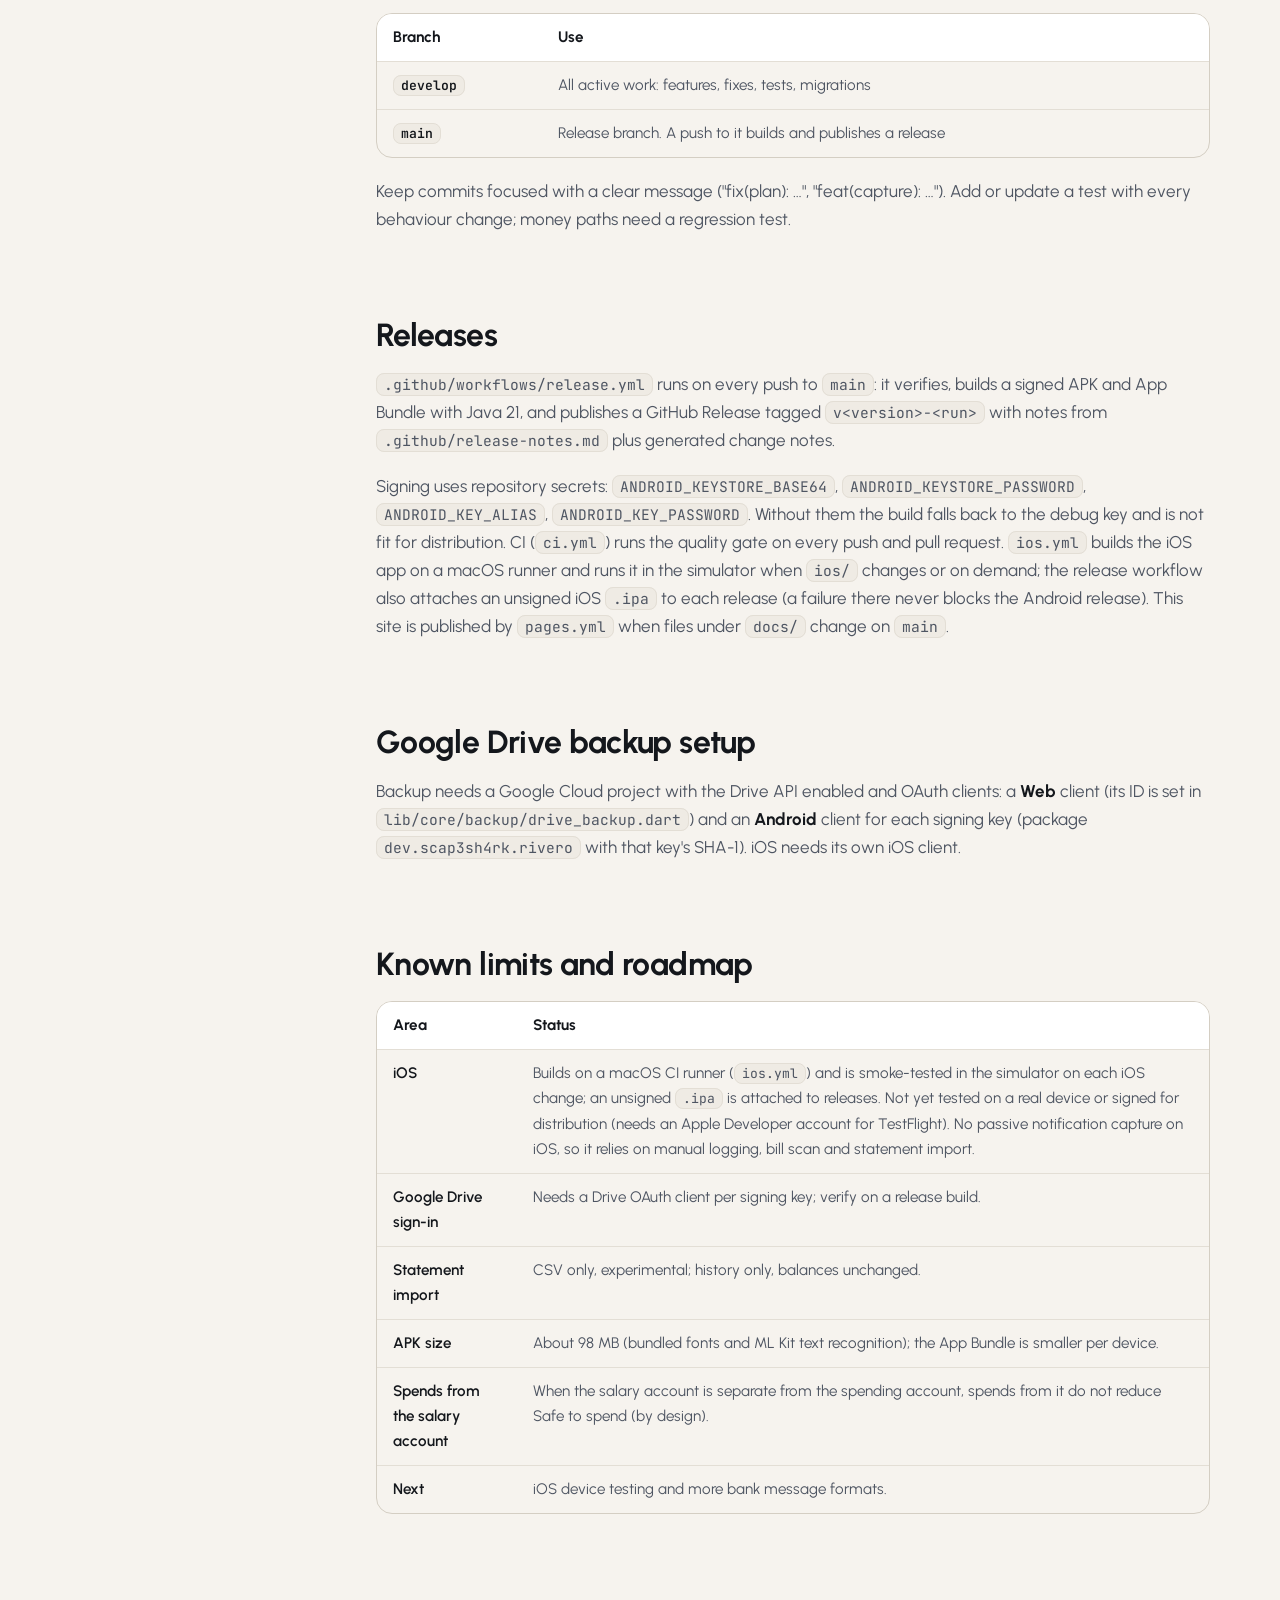
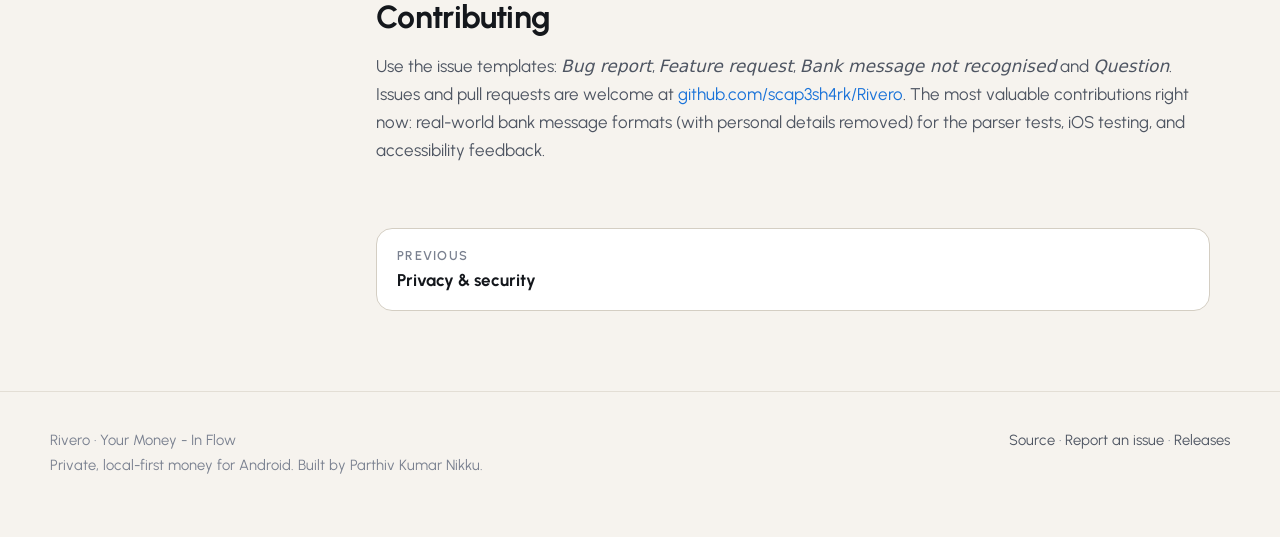
==== commit 61797c5b: "ios: unsigned .ipa attached to releases; docs, README and release notes for iPhone (experimental) Th" ====
--- a/docs/contribute.html
+++ b/docs/contribute.html
@@ -68,7 +68,7 @@
 
 <h2 id="releases">Releases</h2>
 <p><code>.github/workflows/release.yml</code> runs on every push to <code>main</code>: it verifies, builds a signed APK and App Bundle with Java 21, and publishes a GitHub Release tagged <code>v&lt;version&gt;-&lt;run&gt;</code> with notes from <code>.github/release-notes.md</code> plus generated change notes.</p>
-<p>Signing uses repository secrets: <code>ANDROID_KEYSTORE_BASE64</code>, <code>ANDROID_KEYSTORE_PASSWORD</code>, <code>ANDROID_KEY_ALIAS</code>, <code>ANDROID_KEY_PASSWORD</code>. Without them the build falls back to the debug key and is not fit for distribution. CI (<code>ci.yml</code>) runs the quality gate on every push and pull request. This site is published by <code>pages.yml</code> when files under <code>docs/</code> change on <code>main</code>.</p>
+<p>Signing uses repository secrets: <code>ANDROID_KEYSTORE_BASE64</code>, <code>ANDROID_KEYSTORE_PASSWORD</code>, <code>ANDROID_KEY_ALIAS</code>, <code>ANDROID_KEY_PASSWORD</code>. Without them the build falls back to the debug key and is not fit for distribution. CI (<code>ci.yml</code>) runs the quality gate on every push and pull request. <code>ios.yml</code> builds the iOS app on a macOS runner and runs it in the simulator when <code>ios/</code> changes or on demand; the release workflow also attaches an unsigned iOS <code>.ipa</code> to each release (a failure there never blocks the Android release). This site is published by <code>pages.yml</code> when files under <code>docs/</code> change on <code>main</code>.</p>
 
 <h2 id="google-drive-backup-setup">Google Drive backup setup</h2>
 <p>Backup needs a Google Cloud project with the Drive API enabled and OAuth clients: a <strong>Web</strong> client (its ID is set in <code>lib/core/backup/drive_backup.dart</code>) and an <strong>Android</strong> client for each signing key (package <code>dev.scap3sh4rk.rivero</code> with that key's SHA-1). iOS needs its own iOS client.</p>
@@ -76,7 +76,7 @@
 <h2 id="known-limits-and-roadmap">Known limits and roadmap</h2>
 <table>
 <tr><th>Area</th><th>Status</th></tr>
-<tr><td>iOS</td><td>Project configured; not yet built or tested on a device. No passive notification capture on iOS, so it relies on manual logging, bill scan and statement import.</td></tr>
+<tr><td>iOS</td><td>Builds on a macOS CI runner (<code>ios.yml</code>) and is smoke-tested in the simulator on each iOS change; an unsigned <code>.ipa</code> is attached to releases. Not yet tested on a real device or signed for distribution (needs an Apple Developer account for TestFlight). No passive notification capture on iOS, so it relies on manual logging, bill scan and statement import.</td></tr>
 <tr><td>Google Drive sign-in</td><td>Needs a Drive OAuth client per signing key; verify on a release build.</td></tr>
 <tr><td>Statement import</td><td>CSV only, experimental; history only, balances unchanged.</td></tr>
 <tr><td>APK size</td><td>About 98 MB (bundled fonts and ML Kit text recognition); the App Bundle is smaller per device.</td></tr>
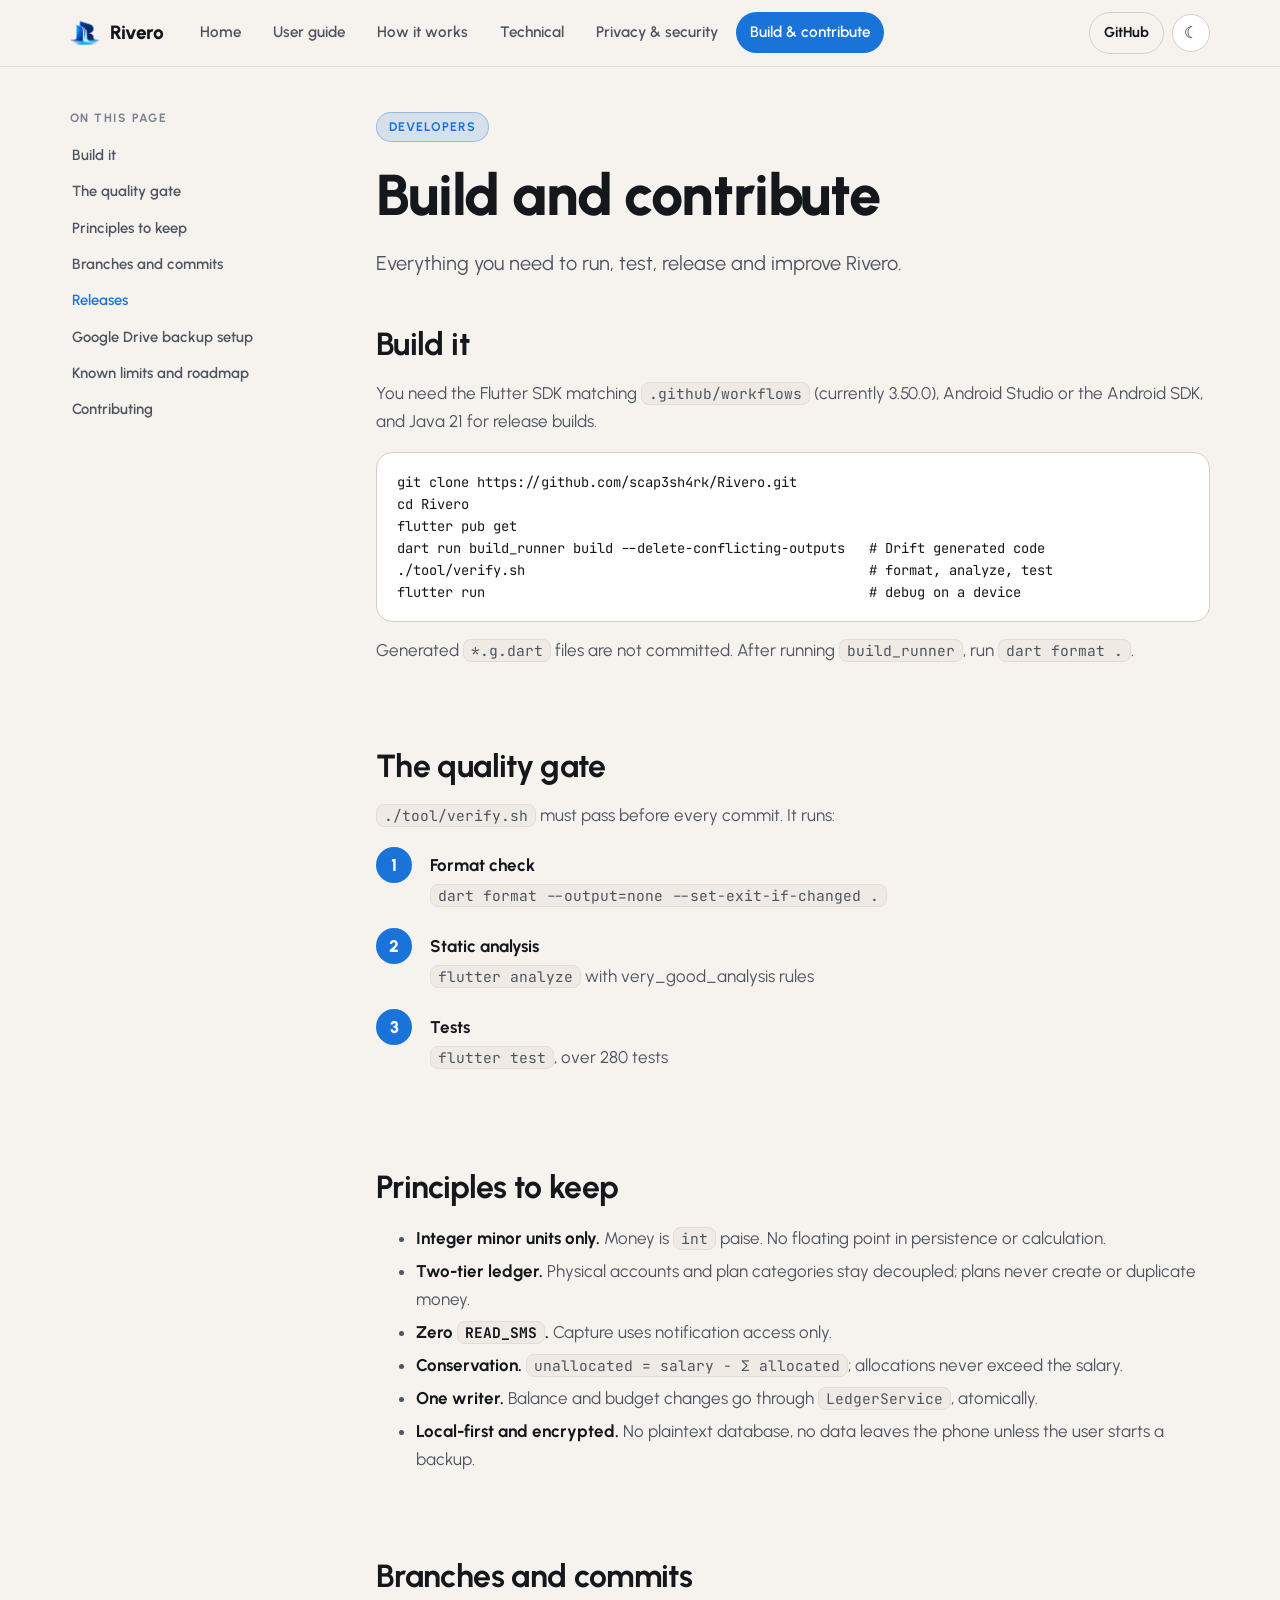
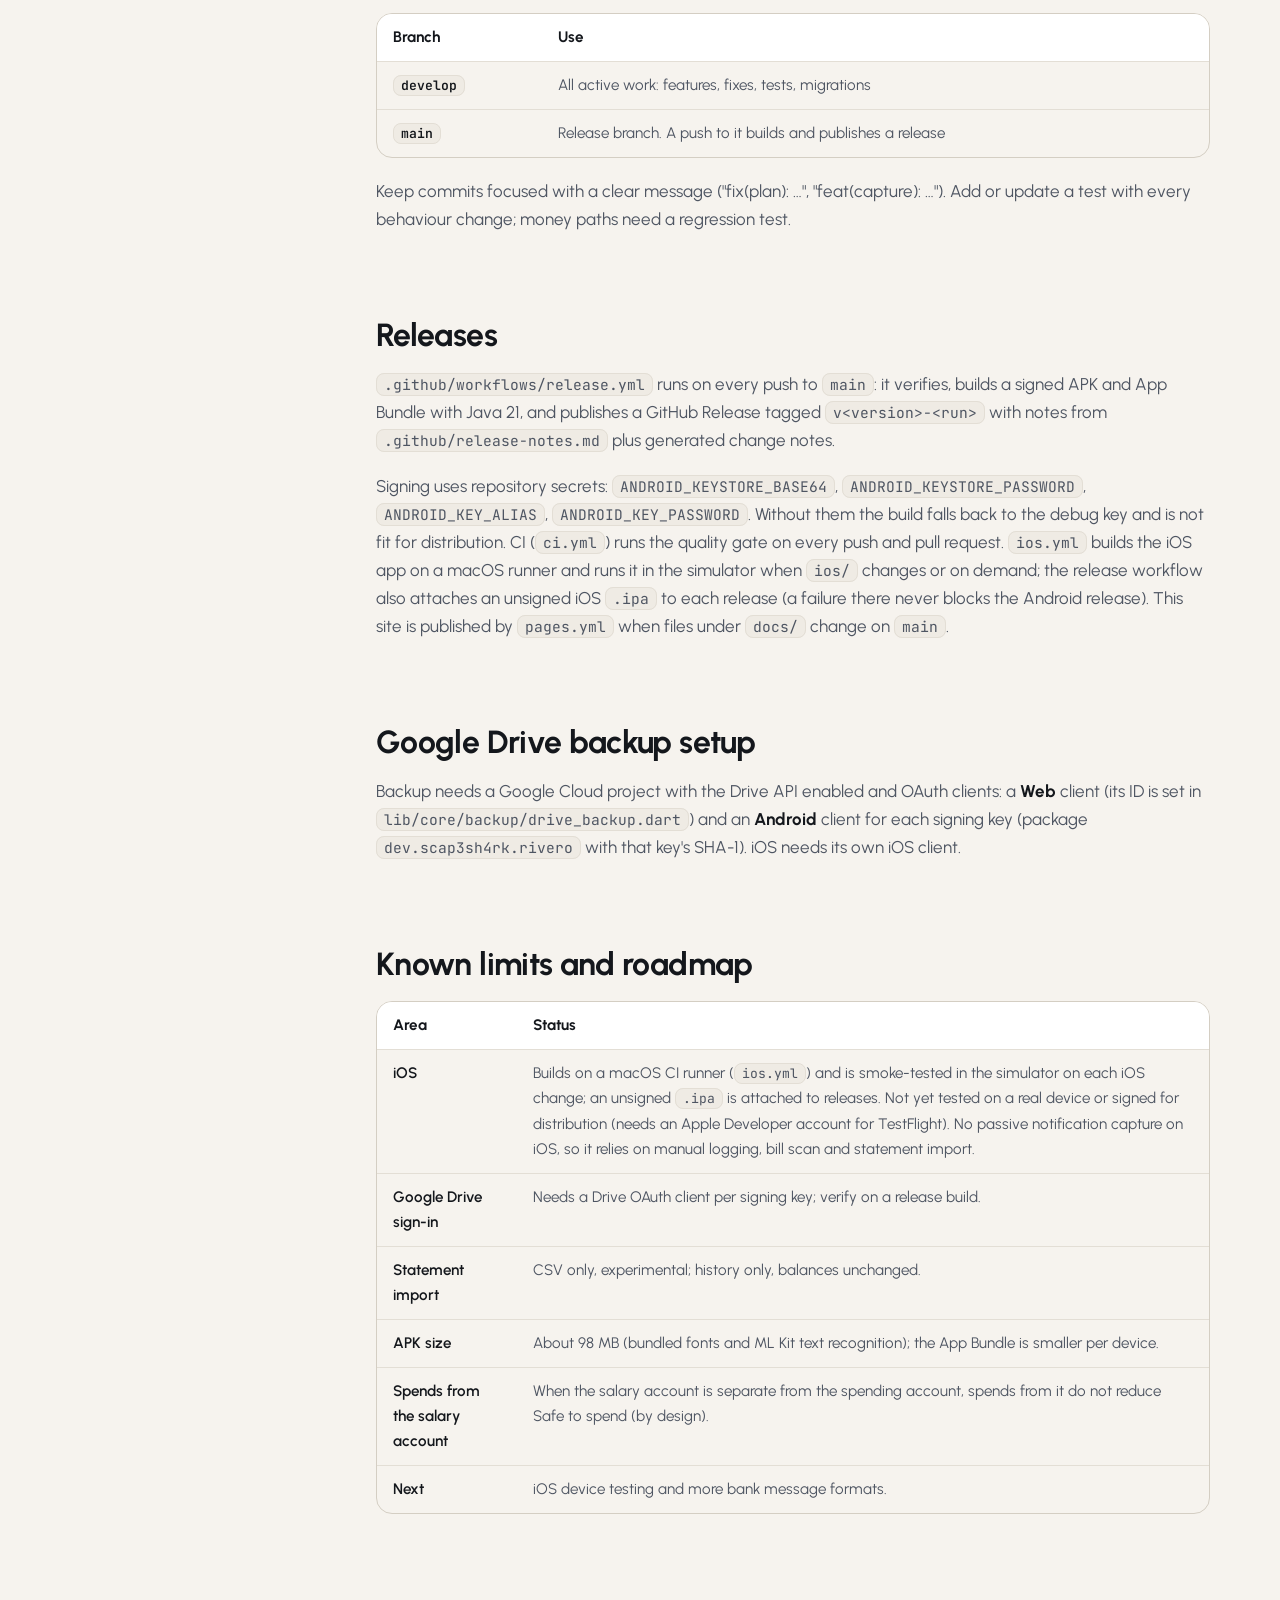
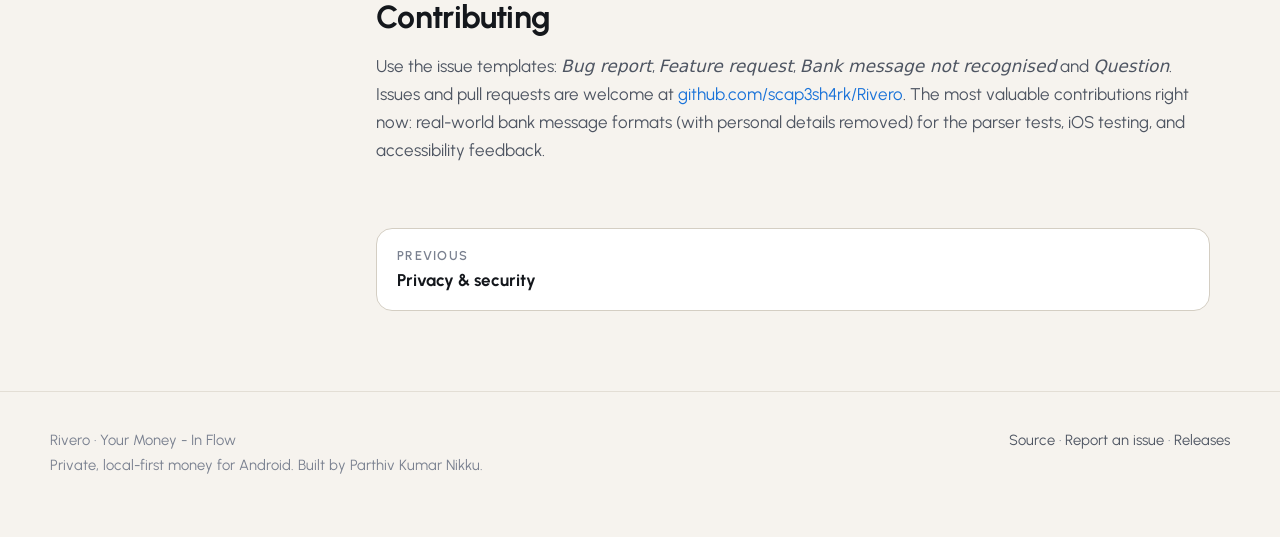
==== commit db722288: "brand: neon logo as the home-screen (launcher) icon; smooth logo in the app, docs and favicon" ====
--- a/docs/contribute.html
+++ b/docs/contribute.html
@@ -12,6 +12,7 @@
 <meta property="og:image" content="https://scap3sh4rk.github.io/Rivero/assets/Rivero.png">
 <meta name="twitter:card" content="summary_large_image">
 <link rel="icon" href="assets/favicon.png">
+<link rel="apple-touch-icon" href="assets/apple-touch-icon.png">
 <link rel="preconnect" href="https://fonts.googleapis.com">
 <link rel="preconnect" href="https://fonts.gstatic.com" crossorigin>
 <link href="https://fonts.googleapis.com/css2?family=JetBrains+Mono:wght@400;500&family=Urbanist:wght@400;500;600;700;800&display=swap" rel="stylesheet">
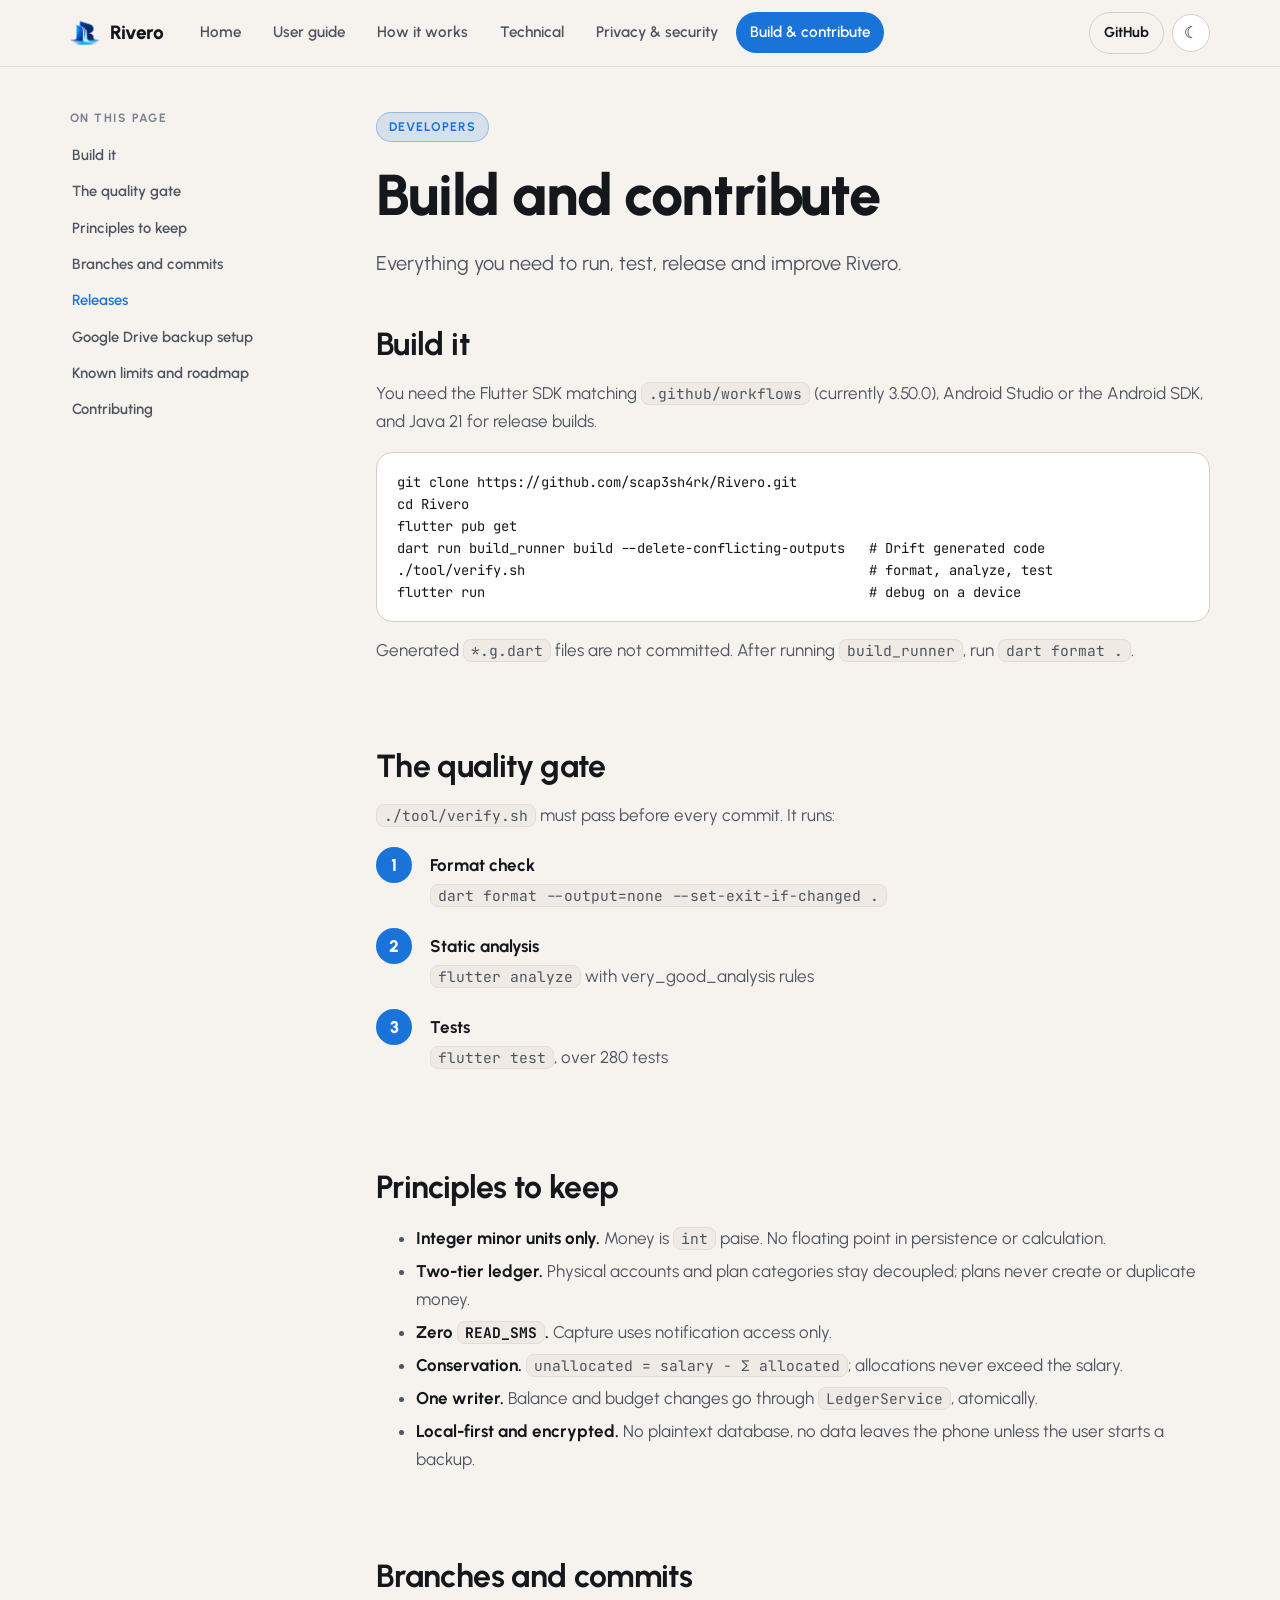
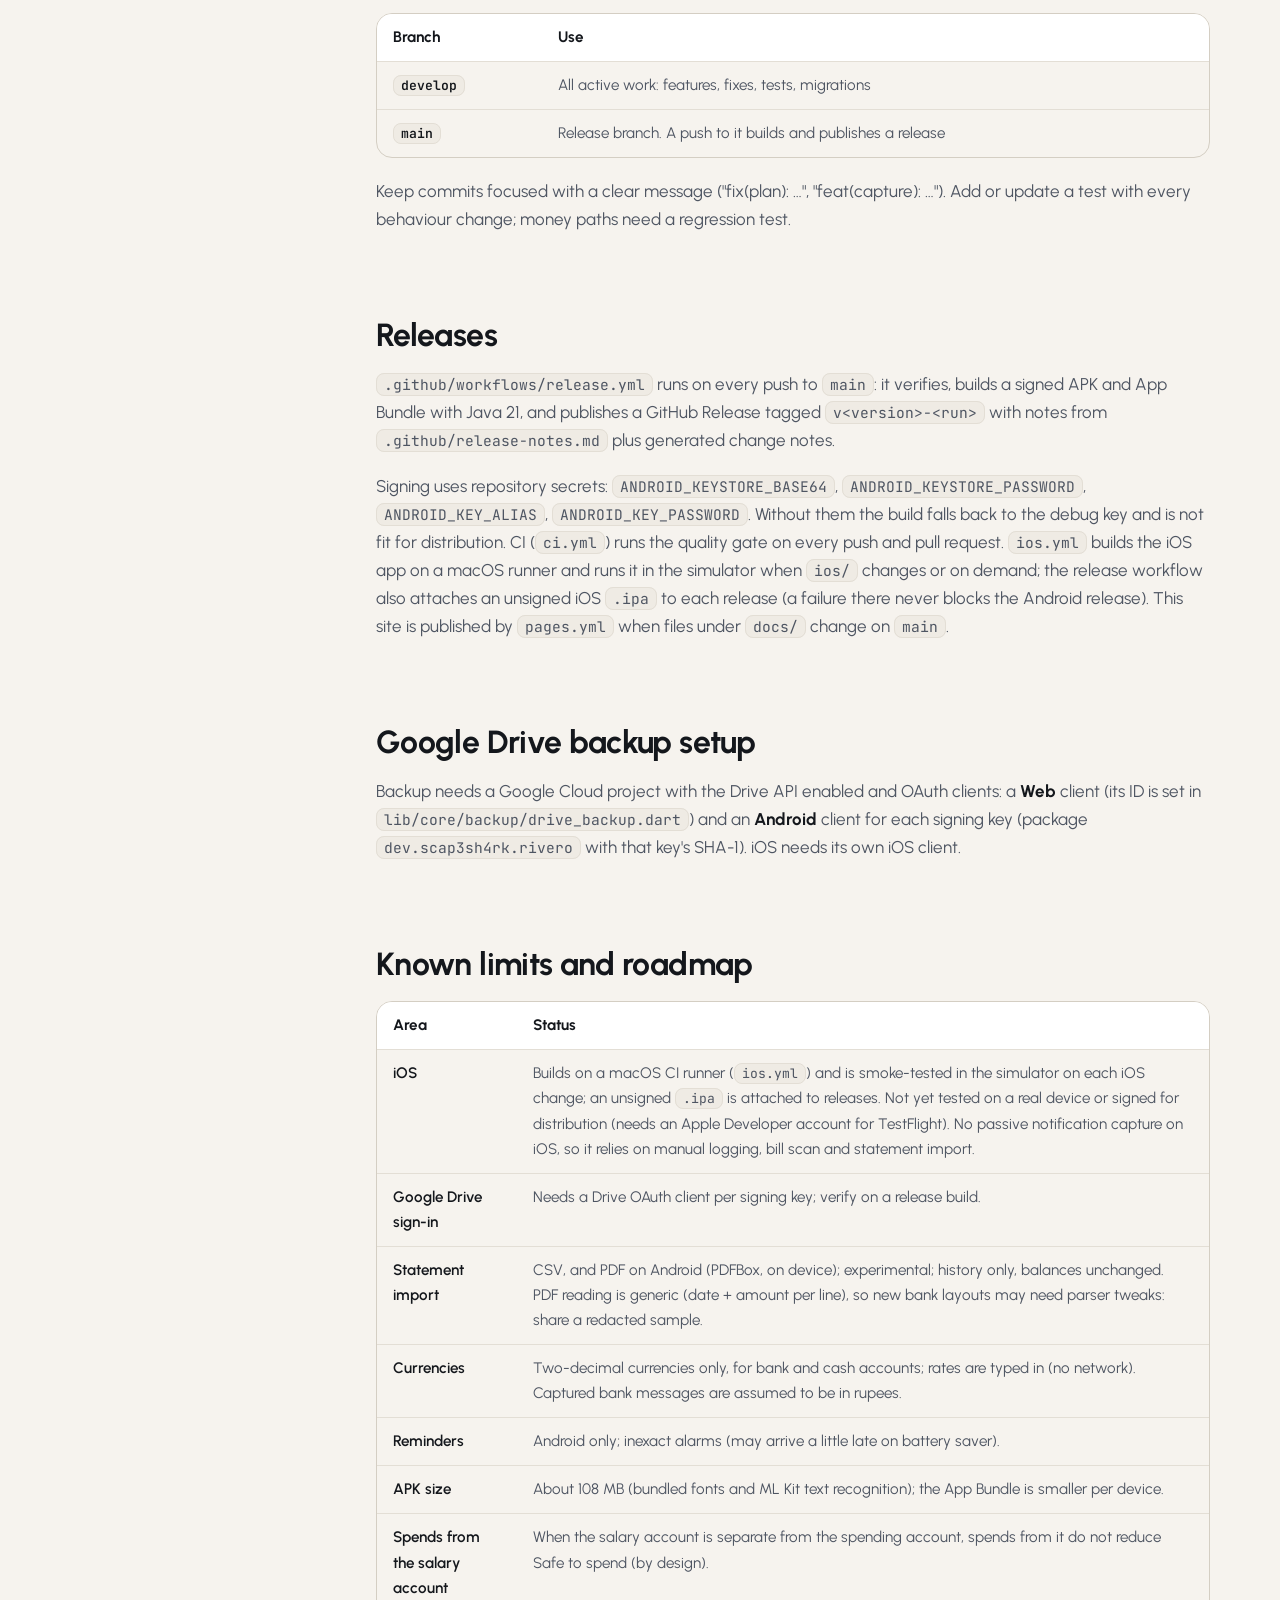
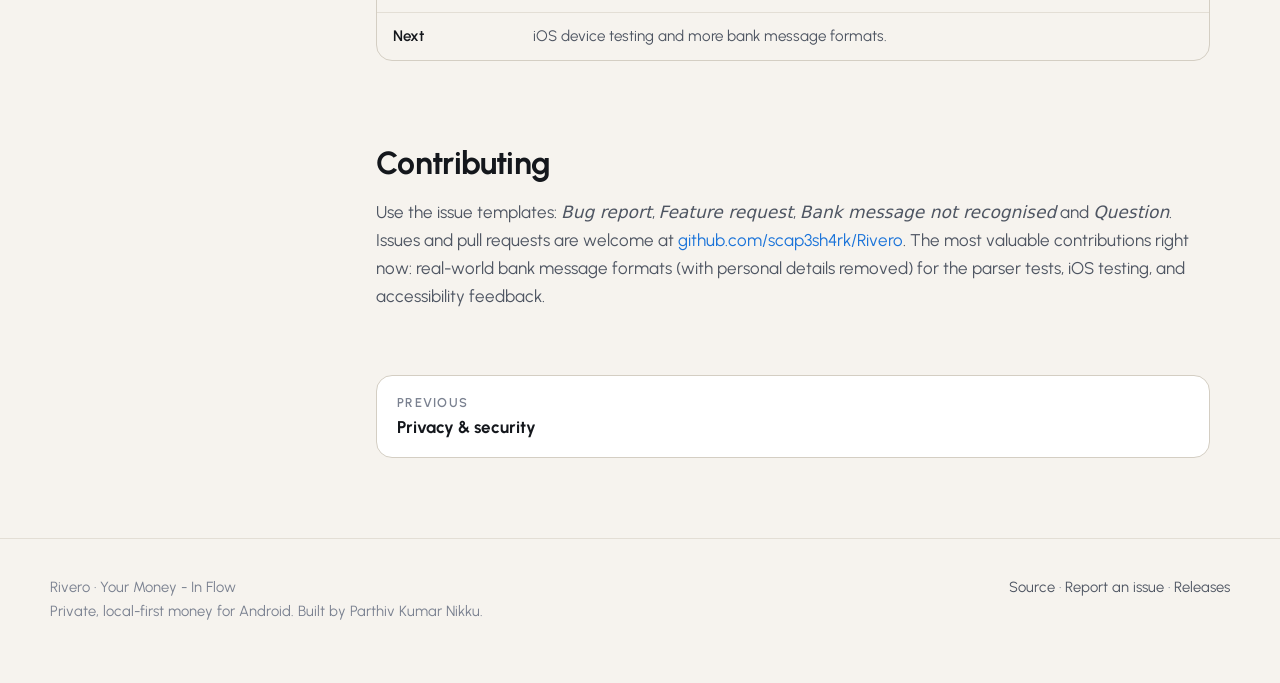
==== commit 7c366925: "docs: export, automatic backups, reminders, rules, autopay suggestions, goals, tags, PDF import, cur" ====
--- a/docs/contribute.html
+++ b/docs/contribute.html
@@ -79,8 +79,10 @@
 <tr><th>Area</th><th>Status</th></tr>
 <tr><td>iOS</td><td>Builds on a macOS CI runner (<code>ios.yml</code>) and is smoke-tested in the simulator on each iOS change; an unsigned <code>.ipa</code> is attached to releases. Not yet tested on a real device or signed for distribution (needs an Apple Developer account for TestFlight). No passive notification capture on iOS, so it relies on manual logging, bill scan and statement import.</td></tr>
 <tr><td>Google Drive sign-in</td><td>Needs a Drive OAuth client per signing key; verify on a release build.</td></tr>
-<tr><td>Statement import</td><td>CSV only, experimental; history only, balances unchanged.</td></tr>
-<tr><td>APK size</td><td>About 98 MB (bundled fonts and ML Kit text recognition); the App Bundle is smaller per device.</td></tr>
+<tr><td>Statement import</td><td>CSV, and PDF on Android (PDFBox, on device); experimental; history only, balances unchanged. PDF reading is generic (date + amount per line), so new bank layouts may need parser tweaks: share a redacted sample.</td></tr>
+<tr><td>Currencies</td><td>Two-decimal currencies only, for bank and cash accounts; rates are typed in (no network). Captured bank messages are assumed to be in rupees.</td></tr>
+<tr><td>Reminders</td><td>Android only; inexact alarms (may arrive a little late on battery saver).</td></tr>
+<tr><td>APK size</td><td>About 108 MB (bundled fonts and ML Kit text recognition); the App Bundle is smaller per device.</td></tr>
 <tr><td>Spends from the salary account</td><td>When the salary account is separate from the spending account, spends from it do not reduce Safe to spend (by design).</td></tr>
 <tr><td>Next</td><td>iOS device testing and more bank message formats.</td></tr>
 </table>
